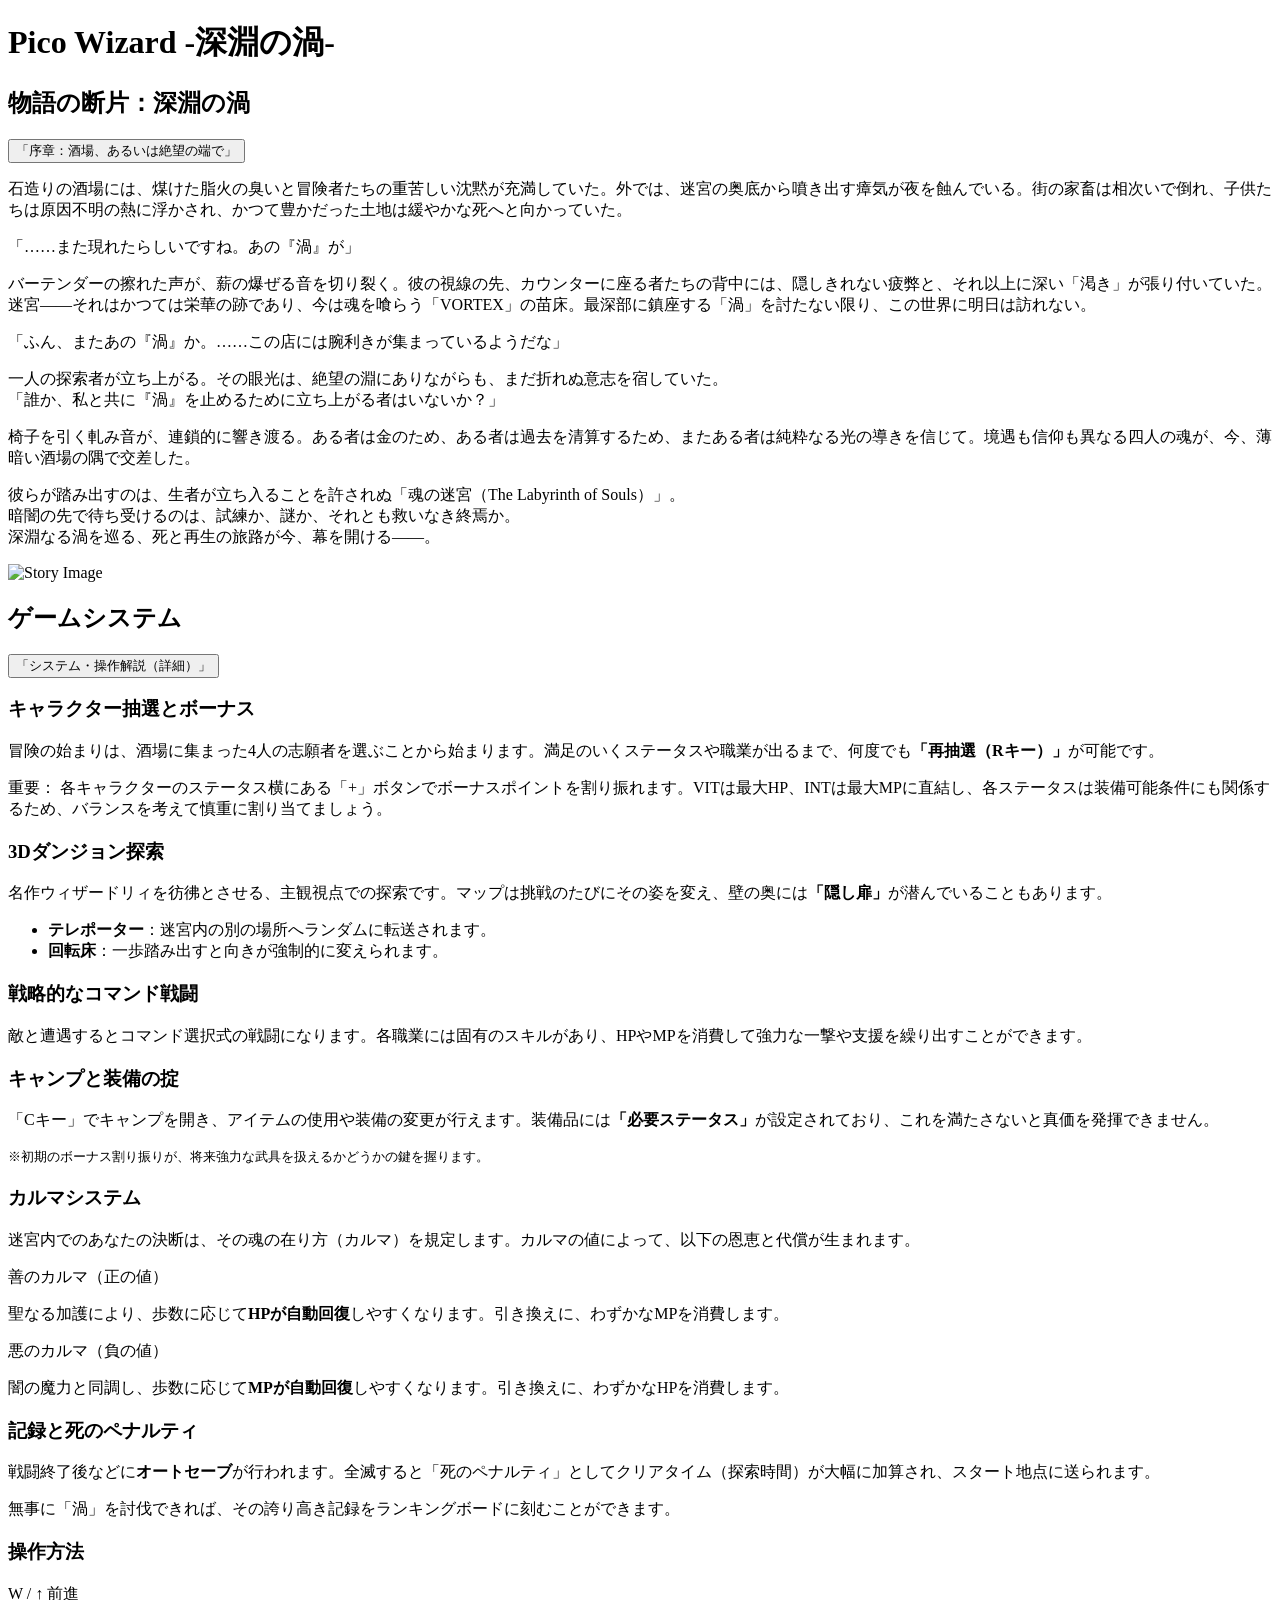
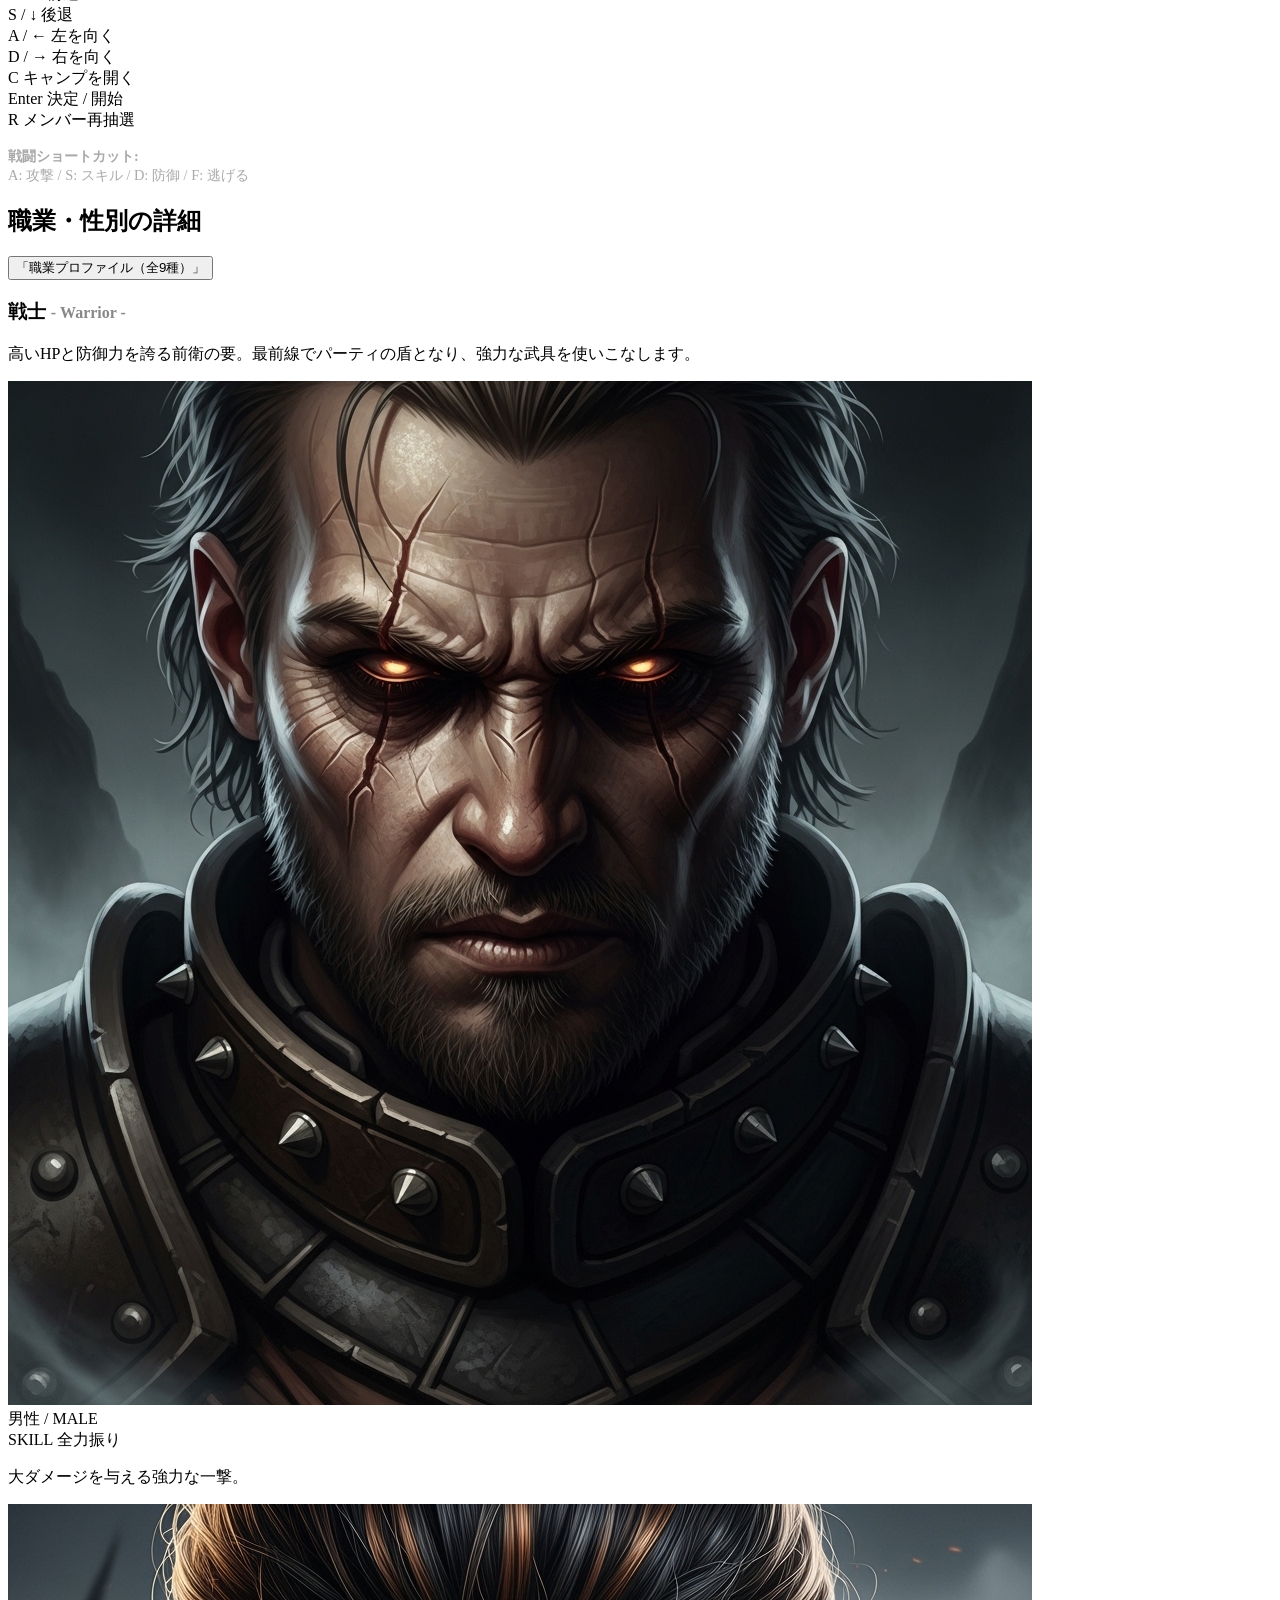
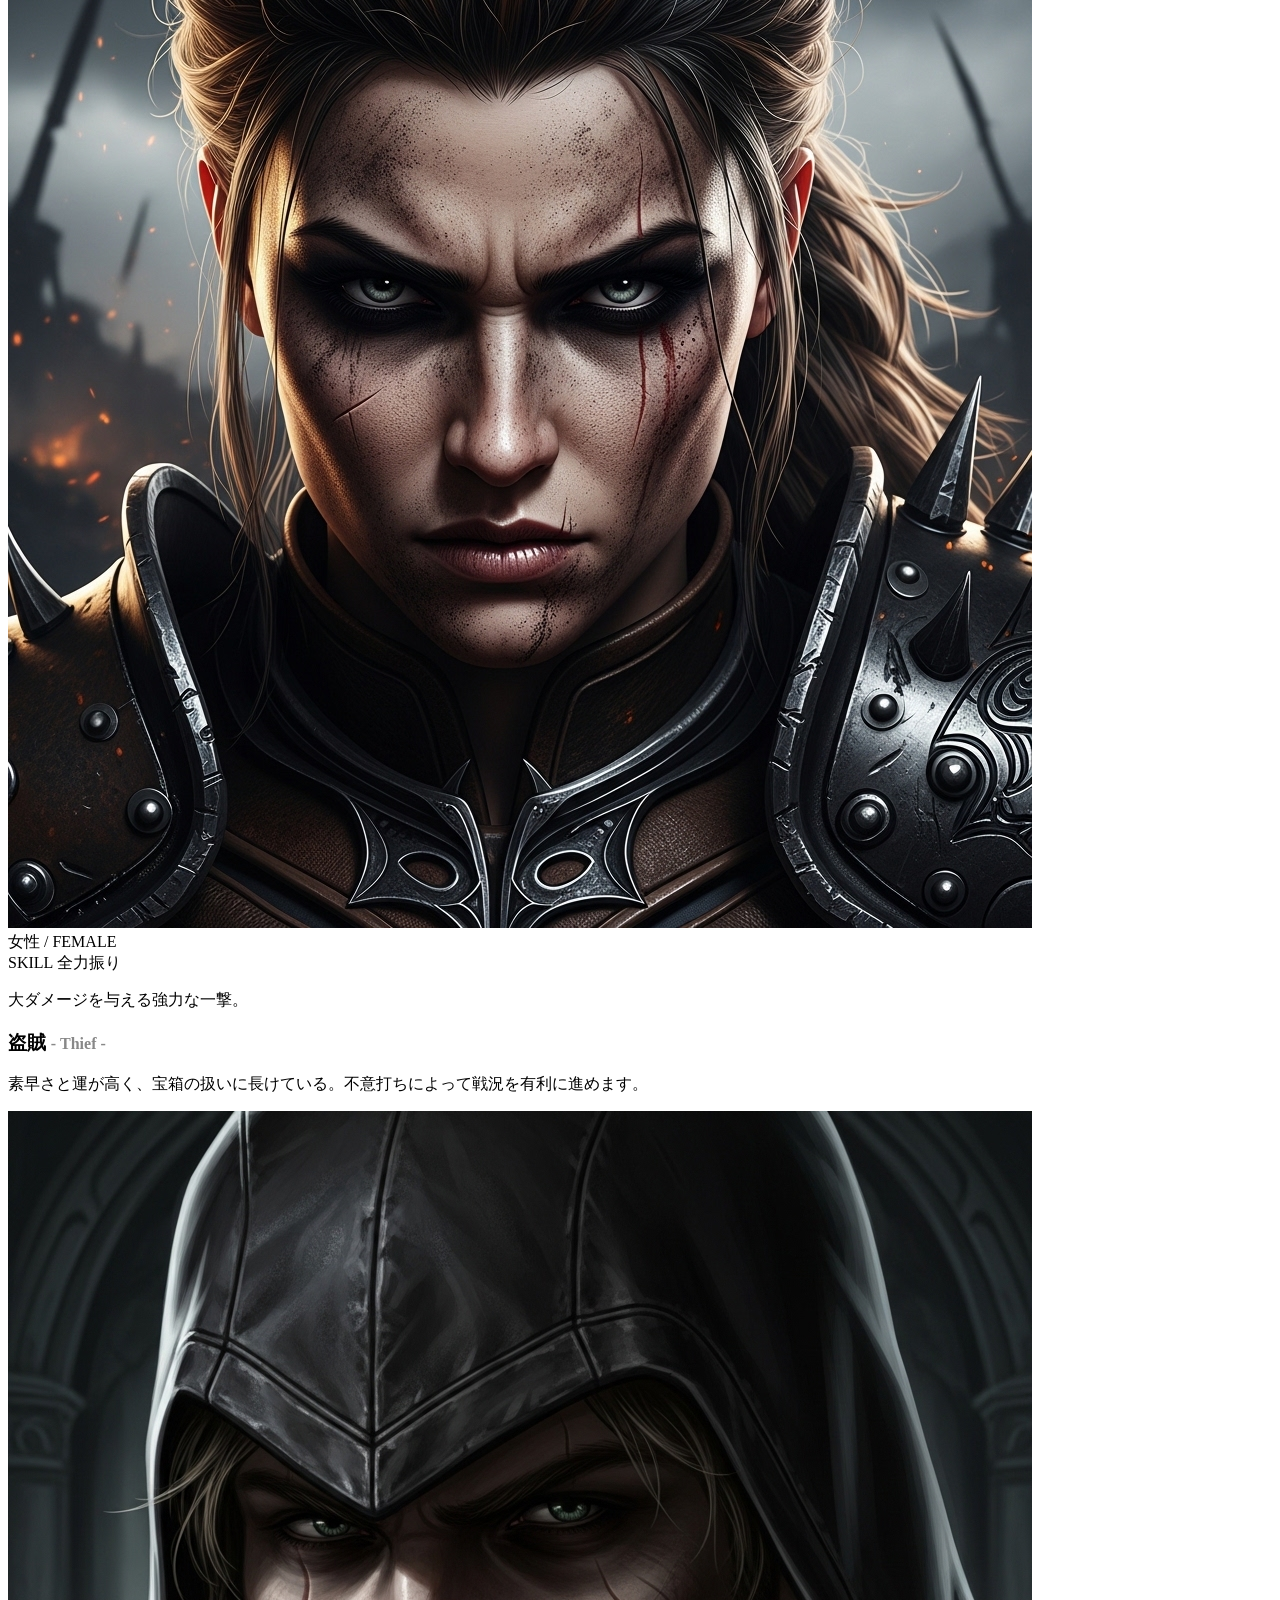
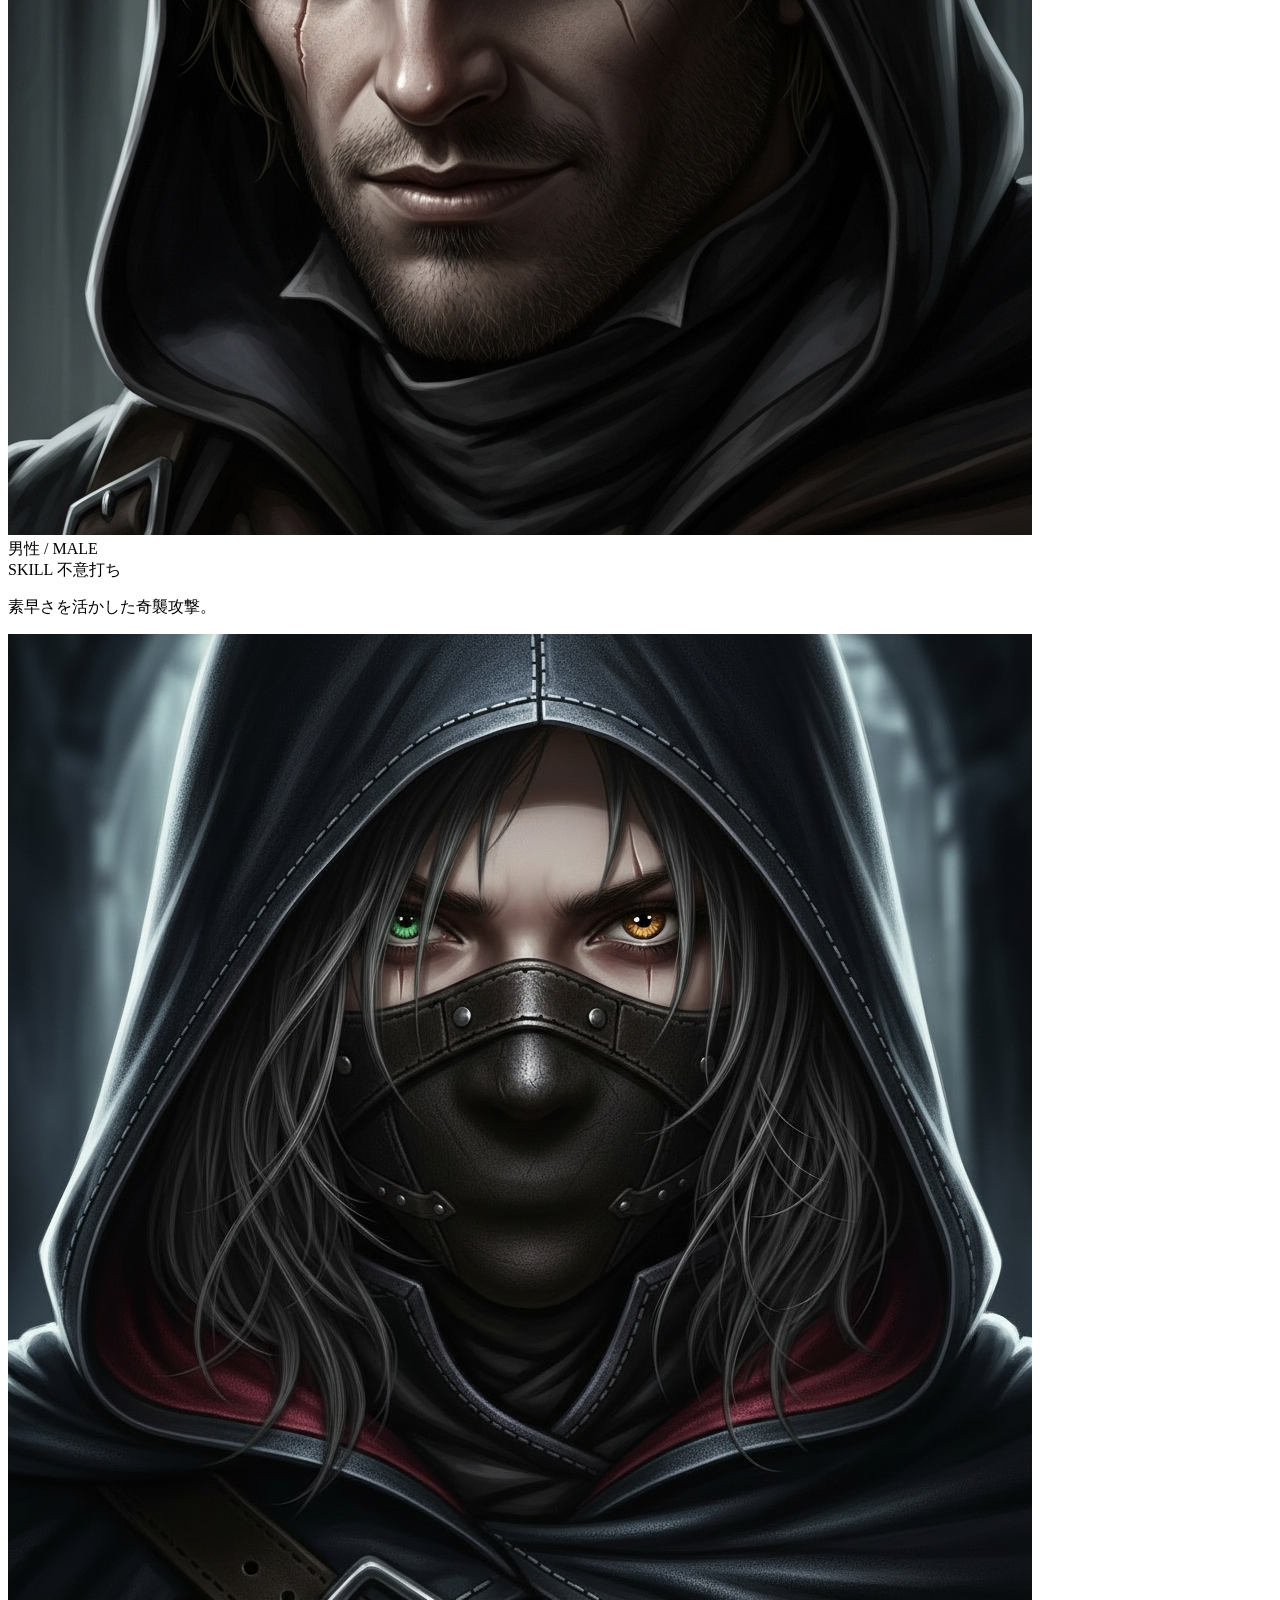
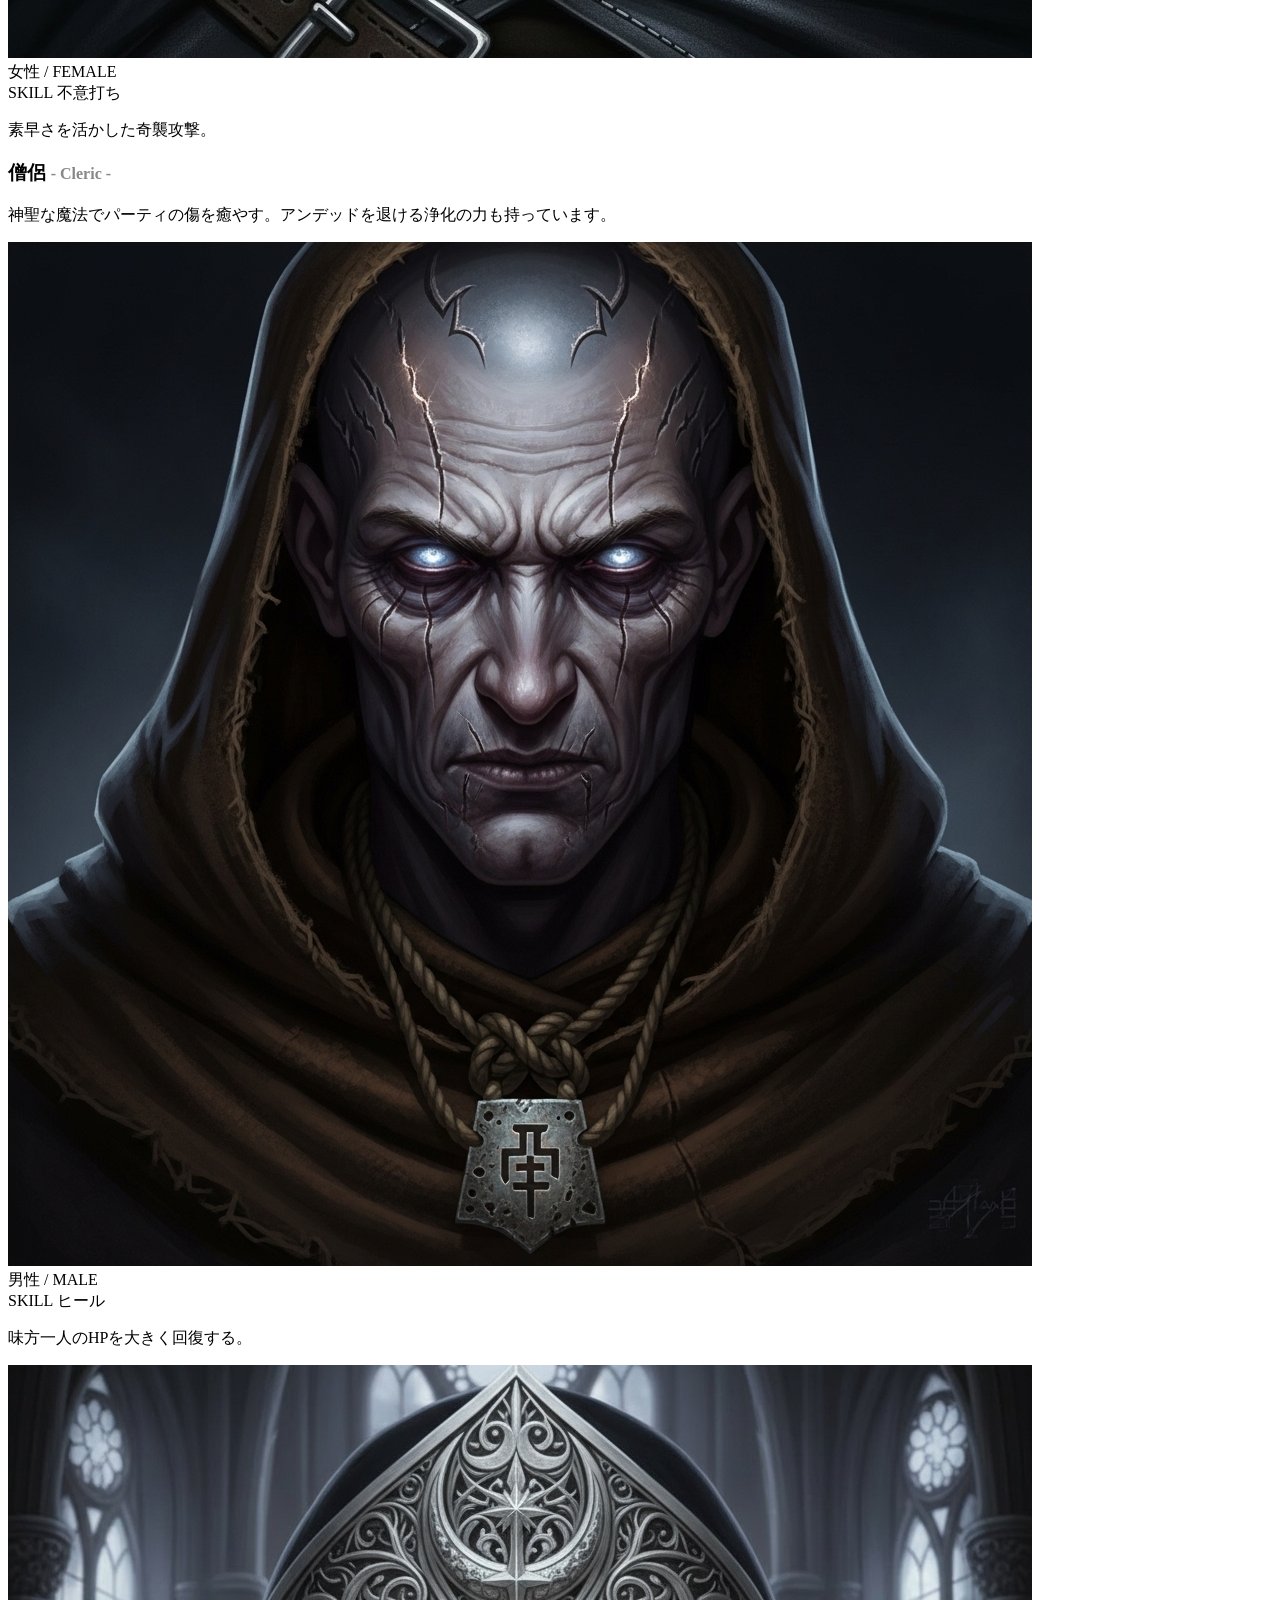
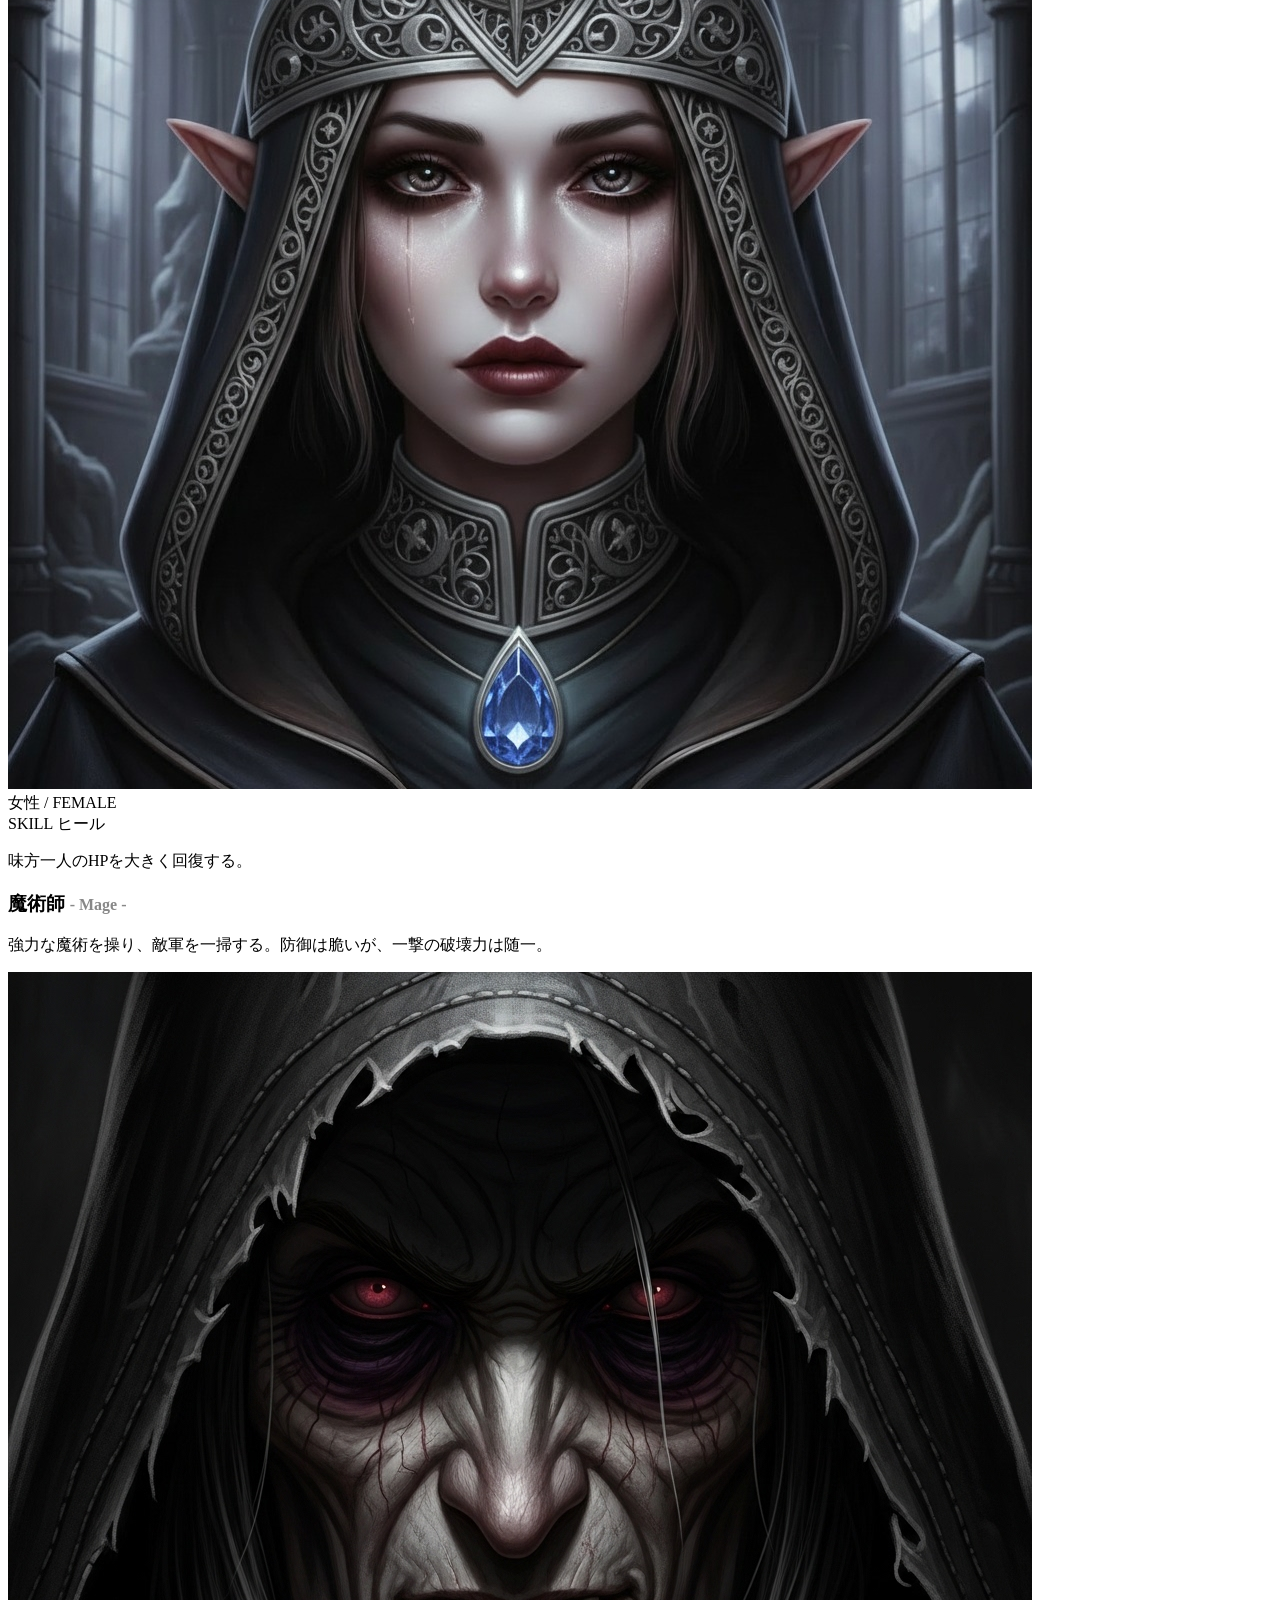
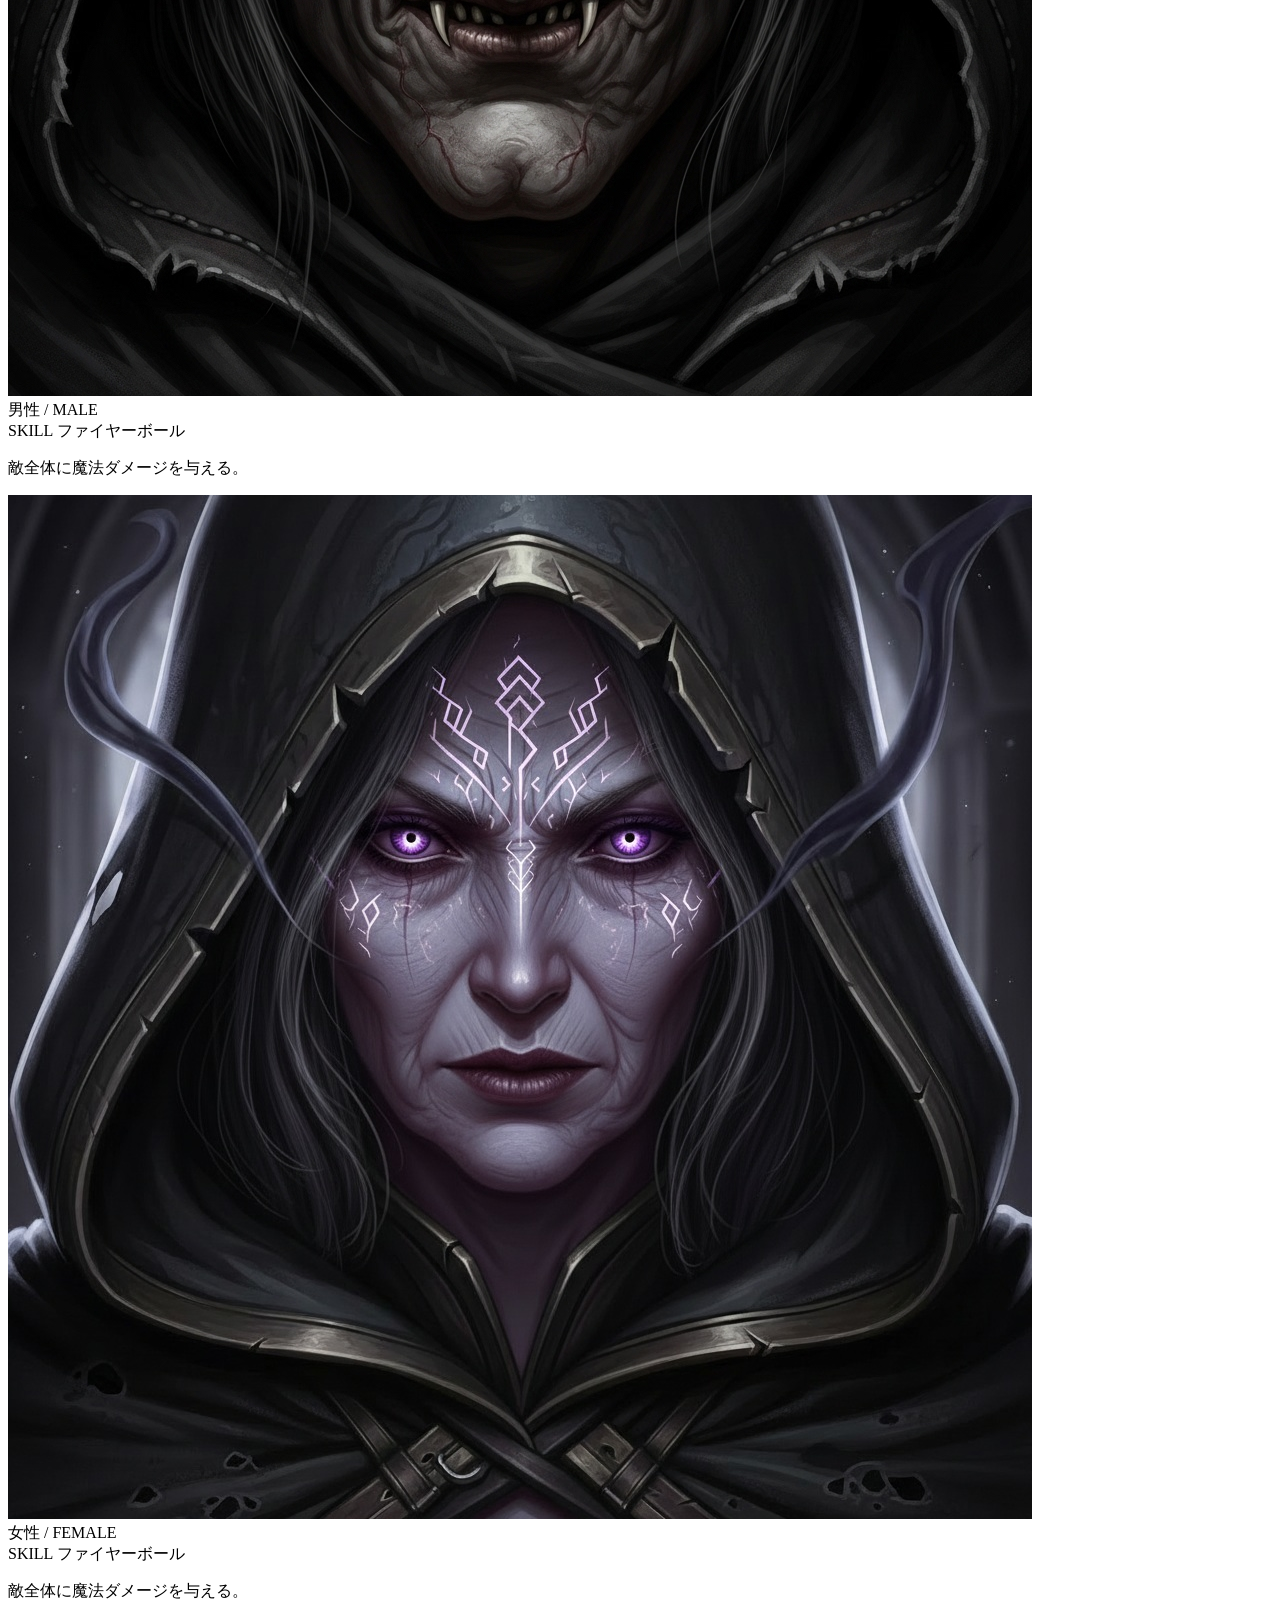
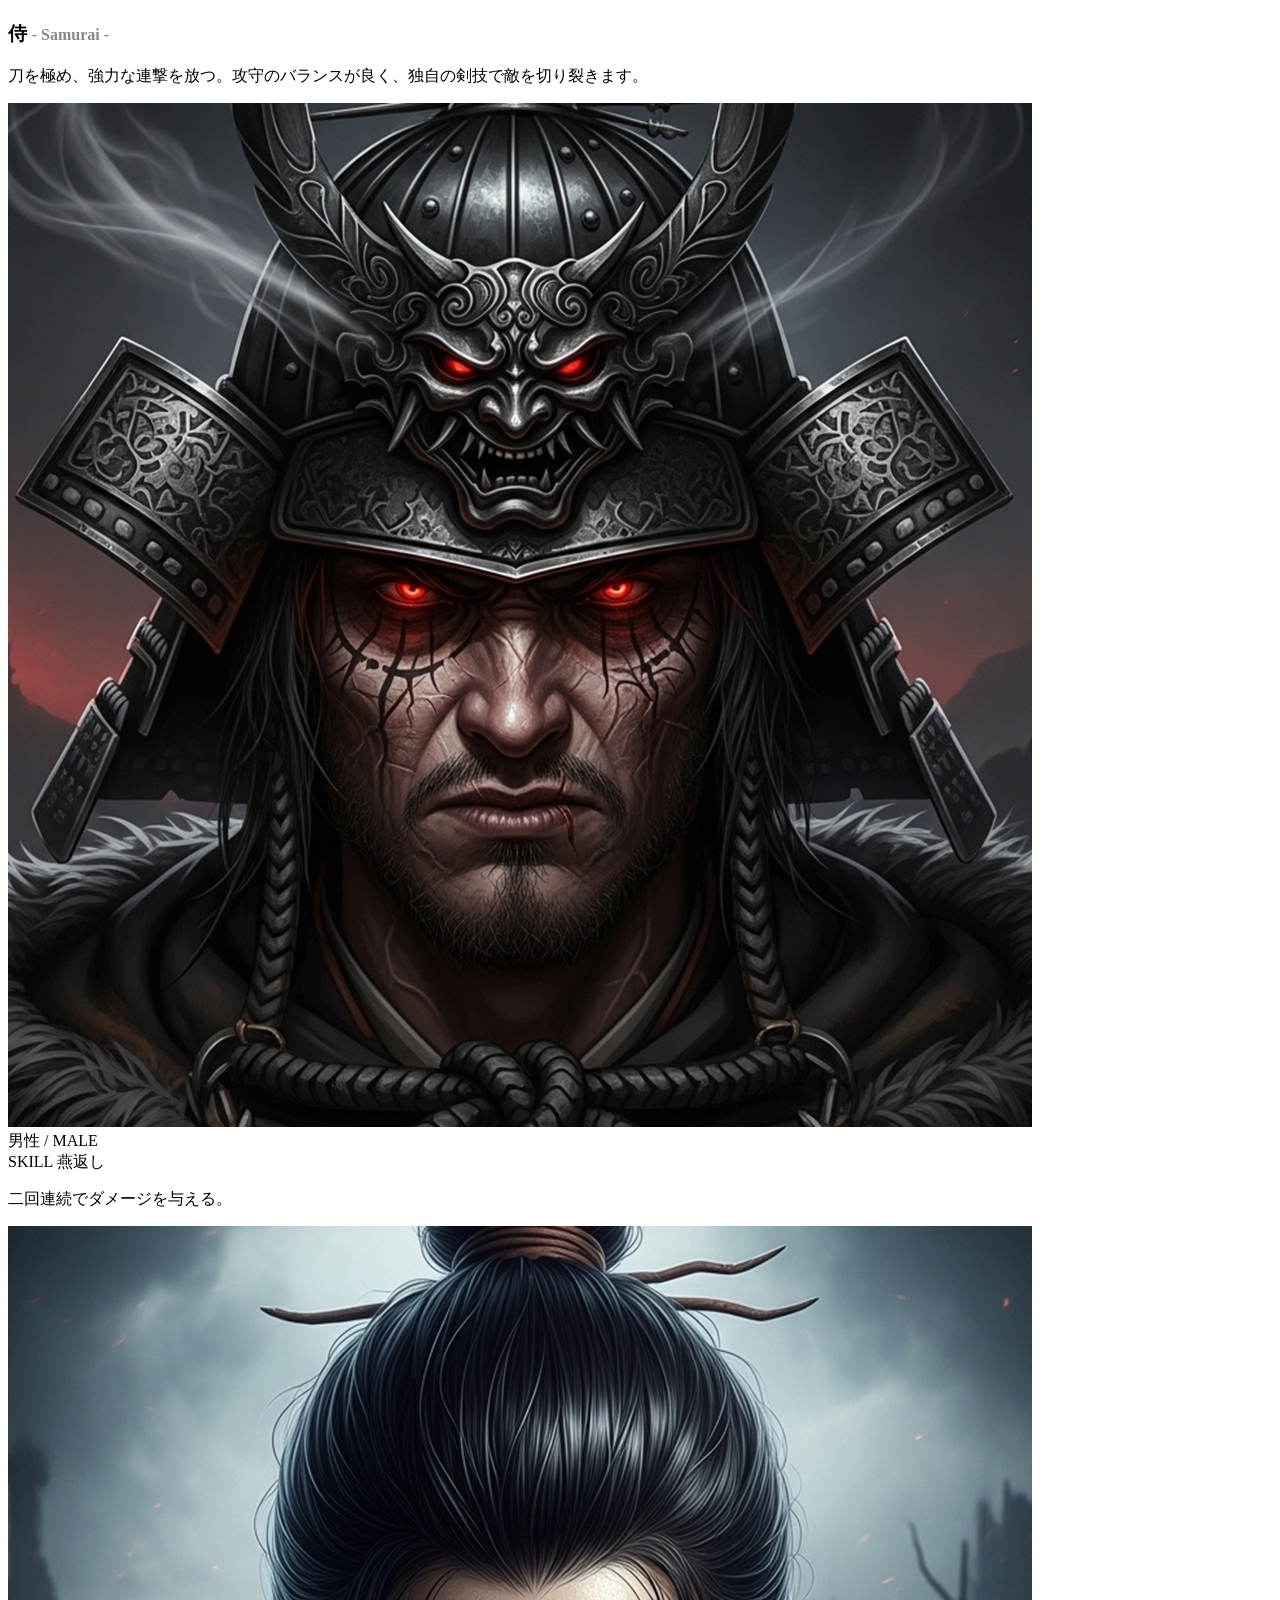
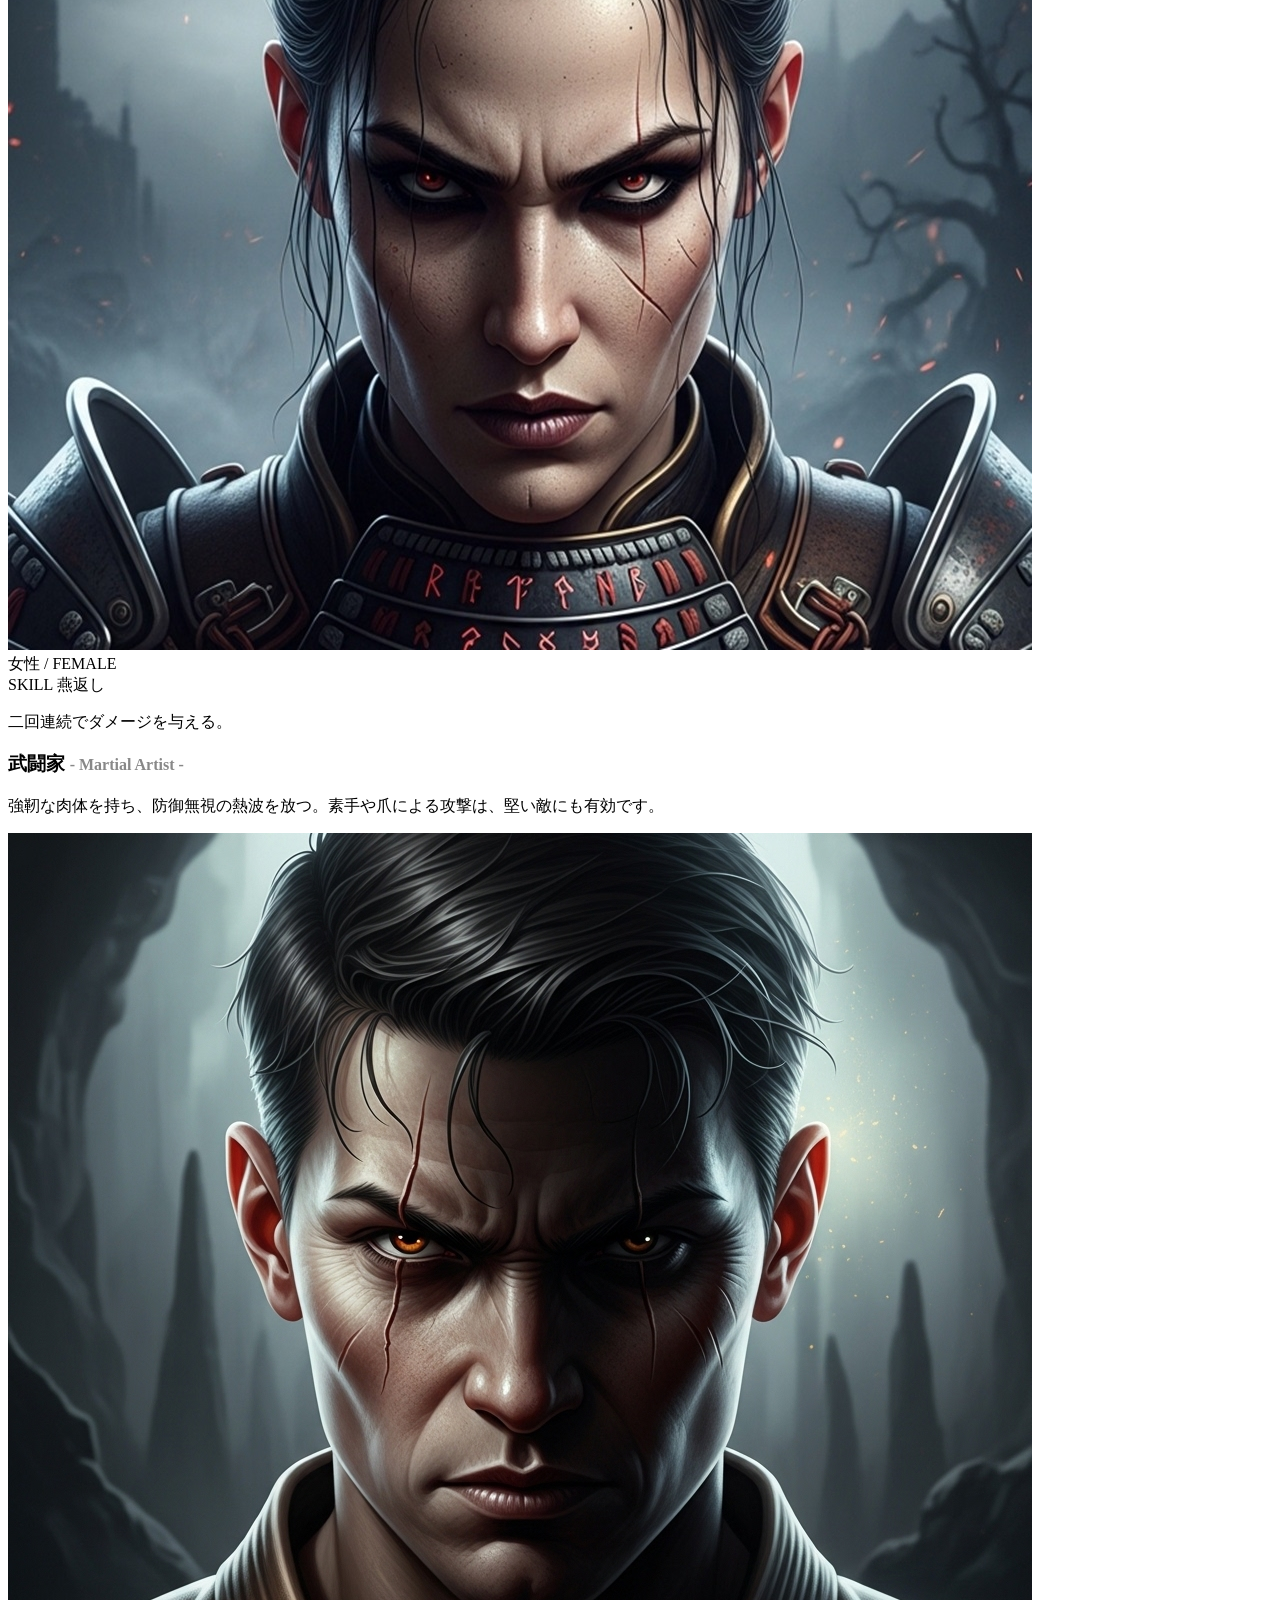
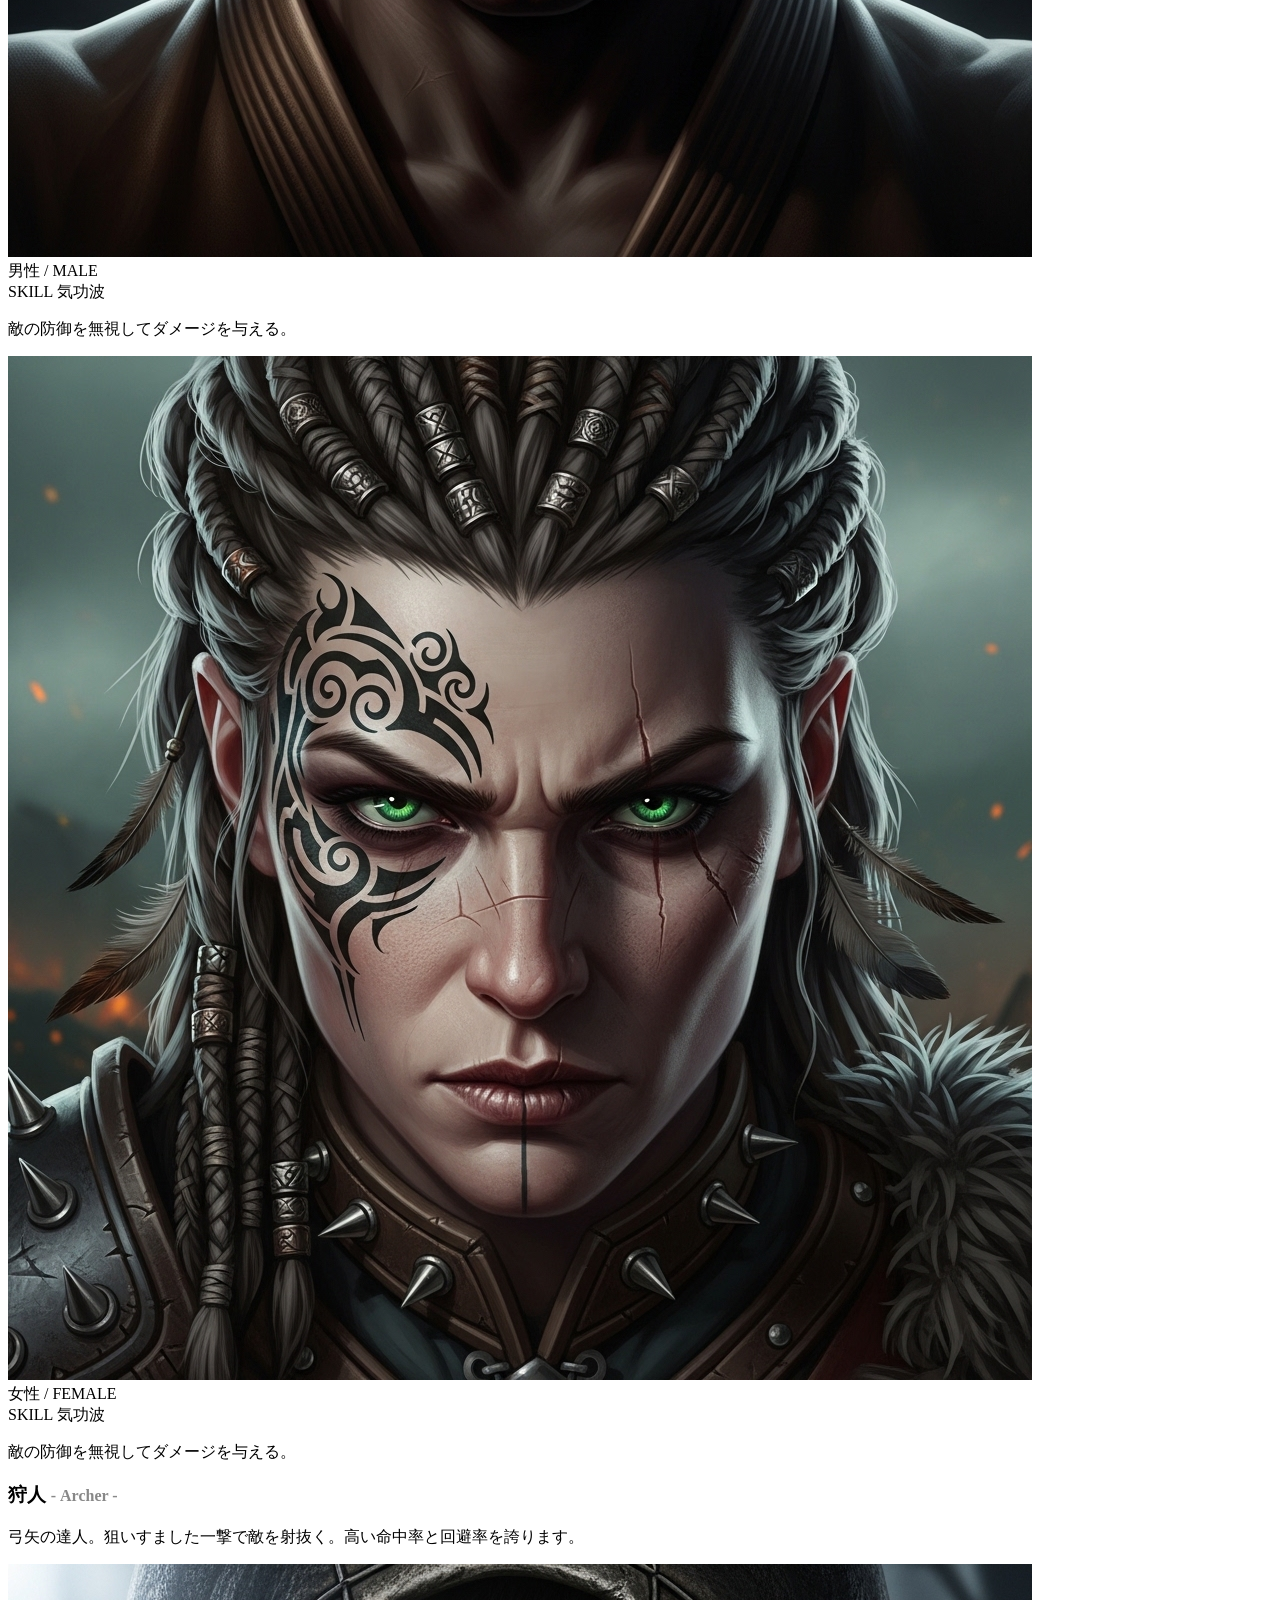
==== manual.html @ 3f192fc4 "title changed" ====
<!DOCTYPE html>
<html lang="ja">

<head>
    <meta charset="UTF-8" />
    <meta name="viewport" content="width=device-width, initial-scale=1.0" />
    <title>Pico Wizard: Manual</title>
    <link rel="stylesheet" href="manual.css" />
    <link rel="preconnect" href="https://fonts.googleapis.com">
    <link rel="preconnect" href="https://fonts.gstatic.com" crossorigin>
    <link href="https://fonts.googleapis.com/css2?family=Yuji+Mai&display=swap" rel="stylesheet">
</head>

<body>
    <div class="container">
        <h1>Pico Wizard -深淵の渦-</h1>

        <!-- Story -->
        <section class="section-card">
            <h2>物語の断片：深淵の渦</h2>
            <button class="spoiler-btn" aria-expanded="false">「序章：酒場、あるいは絶望の端で」</button>
            <div class="details">
                <div class="story-box">
                    <p>石造りの酒場には、煤けた脂火の臭いと冒険者たちの重苦しい沈黙が充満していた。外では、迷宮の奥底から噴き出す瘴気が夜を蝕んでいる。街の家畜は相次いで倒れ、子供たちは原因不明の熱に浮かされ、かつて豊かだった土地は緩やかな死へと向かっていた。
                    </p>

                    <p>「……また現れたらしいですね。あの『渦』が」</p>

                    <p>バーテンダーの擦れた声が、薪の爆ぜる音を切り裂く。彼の視線の先、カウンターに座る者たちの背中には、隠しきれない疲弊と、それ以上に深い「渇き」が張り付いていた。迷宮――それはかつては栄華の跡であり、今は魂を喰らう「VORTEX」の苗床。最深部に鎮座する「渦」を討たない限り、この世界に明日は訪れない。
                    </p>

                    <p>「ふん、またあの『渦』か。……この店には腕利きが集まっているようだな」</p>

                    <p>一人の探索者が立ち上がる。その眼光は、絶望の淵にありながらも、まだ折れぬ意志を宿していた。<br>
                        「誰か、私と共に『渦』を止めるために立ち上がる者はいないか？」</p>

                    <p>椅子を引く軋み音が、連鎖的に響き渡る。ある者は金のため、ある者は過去を清算するため、またある者は純粋なる光の導きを信じて。境遇も信仰も異なる四人の魂が、今、薄暗い酒場の隅で交差した。</p>

                    <p>彼らが踏み出すのは、生者が立ち入ることを許されぬ「魂の迷宮（The Labyrinth of Souls）」。<br>
                        暗闇の先で待ち受けるのは、試練か、謎か、それとも救いなき終焉か。<br>
                        深淵なる渦を巡る、死と再生の旅路が今、幕を開ける――。</p>
                </div>
                <div class="image-grid">
                    <img src="assets/intro.jpg" alt="Story Image" />
                </div>
            </div>
        </section>

        <!-- Game Systems -->
        <section class="section-card">
            <h2>ゲームシステム</h2>
            <button class="spoiler-btn" aria-expanded="false">「システム・操作解説（詳細）」</button>
            <div class="details">
                <div class="system-grid">
                    <!-- Party Creation -->
                    <div class="system-box">
                        <h3>キャラクター抽選とボーナス</h3>
                        <p>冒険の始まりは、酒場に集まった4人の志願者を選ぶことから始まります。満足のいくステータスや職業が出るまで、何度でも<strong>「再抽選（Rキー）」</strong>が可能です。
                        </p>
                        <p><span class="reward-item">重要：</span>
                            各キャラクターのステータス横にある「+」ボタンでボーナスポイントを割り振れます。VITは最大HP、INTは最大MPに直結し、各ステータスは装備可能条件にも関係するため、バランスを考えて慎重に割り当てましょう。
                        </p>
                    </div>

                    <!-- Dungeon -->
                    <div class="system-box">
                        <h3>3Dダンジョン探索</h3>
                        <p>名作ウィザードリィを彷彿とさせる、主観視点での探索です。マップは挑戦のたびにその姿を変え、壁の奥には<strong>「隠し扉」</strong>が潜んでいることもあります。</p>
                        <ul>
                            <li><strong>テレポーター</strong>：迷宮内の別の場所へランダムに転送されます。</li>
                            <li><strong>回転床</strong>：一歩踏み出すと向きが強制的に変えられます。</li>
                        </ul>
                    </div>

                    <!-- Battle -->
                    <div class="system-box">
                        <h3>戦略的なコマンド戦闘</h3>
                        <p>敵と遭遇するとコマンド選択式の戦闘になります。各職業には固有のスキルがあり、HPやMPを消費して強力な一撃や支援を繰り出すことができます。</p>
                    </div>

                    <!-- Gear & Camp -->
                    <div class="system-box">
                        <h3>キャンプと装備の掟</h3>
                        <p>「Cキー」でキャンプを開き、アイテムの使用や装備の変更が行えます。装備品には<strong>「必要ステータス」</strong>が設定されており、これを満たさないと真価を発揮できません。
                        </p>
                        <p><small>※初期のボーナス割り振りが、将来強力な武具を扱えるかどうかの鍵を握ります。</small></p>
                    </div>

                    <!-- Karma -->
                    <div class="system-box">
                        <h3>カルマシステム</h3>
                        <p>迷宮内でのあなたの決断は、その魂の在り方（カルマ）を規定します。カルマの値によって、以下の恩恵と代償が生まれます。</p>
                        <div class="karma-grid">
                            <div class="karma-card light">
                                <div class="karma-title">善のカルマ（正の値）</div>
                                <p>聖なる加護により、歩数に応じて<strong>HPが自動回復</strong>しやすくなります。引き換えに、わずかなMPを消費します。</p>
                            </div>
                            <div class="karma-card dark">
                                <div class="karma-title">悪のカルマ（負の値）</div>
                                <p>闇の魔力と同調し、歩数に応じて<strong>MPが自動回復</strong>しやすくなります。引き換えに、わずかなHPを消費します。</p>
                            </div>
                        </div>
                    </div>

                    <!-- Save & Ranking -->
                    <div class="system-box">
                        <h3>記録と死のペナルティ</h3>
                        <p>戦闘終了後などに<strong>オートセーブ</strong>が行われます。全滅すると「死のペナルティ」としてクリアタイム（探索時間）が大幅に加算され、スタート地点に送られます。</p>
                        <p>無事に「渦」を討伐できれば、その誇り高き記録をランキングボードに刻むことができます。</p>
                    </div>

                    <!-- Controls -->
                    <div class="system-box">
                        <h3>操作方法</h3>
                        <div class="control-grid">
                            <div class="control-item"><span class="control-key">W / ↑</span> 前進</div>
                            <div class="control-item"><span class="control-key">S / ↓</span> 後退</div>
                            <div class="control-item"><span class="control-key">A / ←</span> 左を向く</div>
                            <div class="control-item"><span class="control-key">D / →</span> 右を向く</div>
                            <div class="control-item"><span class="control-key">C</span> キャンプを開く</div>
                            <div class="control-item"><span class="control-key">Enter</span> 決定 / 開始</div>
                            <div class="control-item"><span class="control-key">R</span> メンバー再抽選</div>
                        </div>
                        <div style="margin-top: 1rem; font-size: 0.9rem; color: #aaa;">
                            <strong>戦闘ショートカット:</strong><br>
                            A: 攻撃 / S: スキル / D: 防御 / F: 逃げる
                        </div>
                    </div>
                </div>
            </div>
        </section>

        <!-- Classes & Gender -->
        <section class="section-card">
            <h2>職業・性別の詳細</h2>
            <button class="spoiler-btn" aria-expanded="false">「職業プロファイル（全9種）」</button>
            <div class="details">
                <div class="character-gallery">

                    <!-- Warrior -->
                    <div class="class-section">
                        <div class="class-header">
                            <h3>戦士 <span style="font-size: 1rem; color: #888;">- Warrior -</span></h3>
                        </div>
                        <p class="class-description">高いHPと防御力を誇る前衛の要。最前線でパーティの盾となり、強力な武具を使いこなします。</p>
                        <div class="gender-cards">
                            <div class="gender-card">
                                <img src="assets/face_戦士_male.jpeg" alt="Warrior Male" class="gender-portrait" />
                                <div class="gender-info">
                                    <div class="gender-label">男性 / MALE</div>
                                    <div class="gender-skill">
                                        <span class="skill-tag">SKILL</span> <span class="skill-name">全力振り</span>
                                        <p class="skill-desc">大ダメージを与える強力な一撃。</p>
                                    </div>
                                </div>
                            </div>
                            <div class="gender-card">
                                <img src="assets/face_戦士_female.jpeg" alt="Warrior Female" class="gender-portrait" />
                                <div class="gender-info">
                                    <div class="gender-label">女性 / FEMALE</div>
                                    <div class="gender-skill">
                                        <span class="skill-tag">SKILL</span> <span class="skill-name">全力振り</span>
                                        <p class="skill-desc">大ダメージを与える強力な一撃。</p>
                                    </div>
                                </div>
                            </div>
                        </div>
                    </div>

                    <!-- Thief -->
                    <div class="class-section">
                        <div class="class-header">
                            <h3>盗賊 <span style="font-size: 1rem; color: #888;">- Thief -</span></h3>
                        </div>
                        <p class="class-description">素早さと運が高く、宝箱の扱いに長けている。不意打ちによって戦況を有利に進めます。</p>
                        <div class="gender-cards">
                            <div class="gender-card">
                                <img src="assets/face_盗賊_male.jpeg" alt="Thief Male" class="gender-portrait" />
                                <div class="gender-info">
                                    <div class="gender-label">男性 / MALE</div>
                                    <div class="gender-skill">
                                        <span class="skill-tag">SKILL</span> <span class="skill-name">不意打ち</span>
                                        <p class="skill-desc">素早さを活かした奇襲攻撃。</p>
                                    </div>
                                </div>
                            </div>
                            <div class="gender-card">
                                <img src="assets/face_盗賊_female.jpeg" alt="Thief Female" class="gender-portrait" />
                                <div class="gender-info">
                                    <div class="gender-label">女性 / FEMALE</div>
                                    <div class="gender-skill">
                                        <span class="skill-tag">SKILL</span> <span class="skill-name">不意打ち</span>
                                        <p class="skill-desc">素早さを活かした奇襲攻撃。</p>
                                    </div>
                                </div>
                            </div>
                        </div>
                    </div>

                    <!-- Cleric -->
                    <div class="class-section">
                        <div class="class-header">
                            <h3>僧侶 <span style="font-size: 1rem; color: #888;">- Cleric -</span></h3>
                        </div>
                        <p class="class-description">神聖な魔法でパーティの傷を癒やす。アンデッドを退ける浄化の力も持っています。</p>
                        <div class="gender-cards">
                            <div class="gender-card">
                                <img src="assets/face_僧侶_male.jpeg" alt="Cleric Male" class="gender-portrait" />
                                <div class="gender-info">
                                    <div class="gender-label">男性 / MALE</div>
                                    <div class="gender-skill">
                                        <span class="skill-tag">SKILL</span> <span class="skill-name">ヒール</span>
                                        <p class="skill-desc">味方一人のHPを大きく回復する。</p>
                                    </div>
                                </div>
                            </div>
                            <div class="gender-card">
                                <img src="assets/face_僧侶_female.jpeg" alt="Cleric Female" class="gender-portrait" />
                                <div class="gender-info">
                                    <div class="gender-label">女性 / FEMALE</div>
                                    <div class="gender-skill">
                                        <span class="skill-tag">SKILL</span> <span class="skill-name">ヒール</span>
                                        <p class="skill-desc">味方一人のHPを大きく回復する。</p>
                                    </div>
                                </div>
                            </div>
                        </div>
                    </div>

                    <!-- Mage -->
                    <div class="class-section">
                        <div class="class-header">
                            <h3>魔術師 <span style="font-size: 1rem; color: #888;">- Mage -</span></h3>
                        </div>
                        <p class="class-description">強力な魔術を操り、敵軍を一掃する。防御は脆いが、一撃の破壊力は随一。</p>
                        <div class="gender-cards">
                            <div class="gender-card">
                                <img src="assets/face_魔術師_male.jpeg" alt="Mage Male" class="gender-portrait" />
                                <div class="gender-info">
                                    <div class="gender-label">男性 / MALE</div>
                                    <div class="gender-skill">
                                        <span class="skill-tag">SKILL</span> <span class="skill-name">ファイヤーボール</span>
                                        <p class="skill-desc">敵全体に魔法ダメージを与える。</p>
                                    </div>
                                </div>
                            </div>
                            <div class="gender-card">
                                <img src="assets/face_魔術師_female.jpeg" alt="Mage Female" class="gender-portrait" />
                                <div class="gender-info">
                                    <div class="gender-label">女性 / FEMALE</div>
                                    <div class="gender-skill">
                                        <span class="skill-tag">SKILL</span> <span class="skill-name">ファイヤーボール</span>
                                        <p class="skill-desc">敵全体に魔法ダメージを与える。</p>
                                    </div>
                                </div>
                            </div>
                        </div>
                    </div>

                    <!-- Samurai -->
                    <div class="class-section">
                        <div class="class-header">
                            <h3>侍 <span style="font-size: 1rem; color: #888;">- Samurai -</span></h3>
                        </div>
                        <p class="class-description">刀を極め、強力な連撃を放つ。攻守のバランスが良く、独自の剣技で敵を切り裂きます。</p>
                        <div class="gender-cards">
                            <div class="gender-card">
                                <img src="assets/face_侍_male.jpeg" alt="Samurai Male" class="gender-portrait" />
                                <div class="gender-info">
                                    <div class="gender-label">男性 / MALE</div>
                                    <div class="gender-skill">
                                        <span class="skill-tag">SKILL</span> <span class="skill-name">燕返し</span>
                                        <p class="skill-desc">二回連続でダメージを与える。</p>
                                    </div>
                                </div>
                            </div>
                            <div class="gender-card">
                                <img src="assets/face_侍_female.jpeg" alt="Samurai Female" class="gender-portrait" />
                                <div class="gender-info">
                                    <div class="gender-label">女性 / FEMALE</div>
                                    <div class="gender-skill">
                                        <span class="skill-tag">SKILL</span> <span class="skill-name">燕返し</span>
                                        <p class="skill-desc">二回連続でダメージを与える。</p>
                                    </div>
                                </div>
                            </div>
                        </div>
                    </div>

                    <!-- Martial Artist -->
                    <div class="class-section">
                        <div class="class-header">
                            <h3>武闘家 <span style="font-size: 1rem; color: #888;">- Martial Artist -</span></h3>
                        </div>
                        <p class="class-description">強靭な肉体を持ち、防御無視の熱波を放つ。素手や爪による攻撃は、堅い敵にも有効です。</p>
                        <div class="gender-cards">
                            <div class="gender-card">
                                <img src="assets/face_武闘家_male.jpeg" alt="Martial Artist Male"
                                    class="gender-portrait" />
                                <div class="gender-info">
                                    <div class="gender-label">男性 / MALE</div>
                                    <div class="gender-skill">
                                        <span class="skill-tag">SKILL</span> <span class="skill-name">気功波</span>
                                        <p class="skill-desc">敵の防御を無視してダメージを与える。</p>
                                    </div>
                                </div>
                            </div>
                            <div class="gender-card">
                                <img src="assets/face_武闘家_female.jpeg" alt="Martial Artist Female"
                                    class="gender-portrait" />
                                <div class="gender-info">
                                    <div class="gender-label">女性 / FEMALE</div>
                                    <div class="gender-skill">
                                        <span class="skill-tag">SKILL</span> <span class="skill-name">気功波</span>
                                        <p class="skill-desc">敵の防御を無視してダメージを与える。</p>
                                    </div>
                                </div>
                            </div>
                        </div>
                    </div>

                    <!-- Archer -->
                    <div class="class-section">
                        <div class="class-header">
                            <h3>狩人 <span style="font-size: 1rem; color: #888;">- Archer -</span></h3>
                        </div>
                        <p class="class-description">弓矢の達人。狙いすました一撃で敵を射抜く。高い命中率と回避率を誇ります。</p>
                        <div class="gender-cards">
                            <div class="gender-card">
                                <img src="assets/face_狩人_male.jpeg" alt="Archer Male" class="gender-portrait" />
                                <div class="gender-info">
                                    <div class="gender-label">男性 / MALE</div>
                                    <div class="gender-skill">
                                        <span class="skill-tag">SKILL</span> <span class="skill-name">狙い撃ち</span>
                                        <p class="skill-desc">急所を突く高威力の射撃。</p>
                                    </div>
                                </div>
                            </div>
                            <div class="gender-card">
                                <img src="assets/face_狩人_female.jpeg" alt="Archer Female" class="gender-portrait" />
                                <div class="gender-info">
                                    <div class="gender-label">女性 / FEMALE</div>
                                    <div class="gender-skill">
                                        <span class="skill-tag">SKILL</span> <span class="skill-name">狙い撃ち</span>
                                        <p class="skill-desc">急所を突く高威力の射撃。</p>
                                    </div>
                                </div>
                            </div>
                        </div>
                    </div>

                    <!-- Monk -->
                    <div class="class-section">
                        <div class="class-header">
                            <h3>モンク <span style="font-size: 1rem; color: #888;">- Monk -</span></h3>
                        </div>
                        <p class="class-description">回復と攻撃を両立し、粘り強く戦う。自身の精神を高め、戦況に合わせて自在に動けます。</p>
                        <div class="gender-cards">
                            <div class="gender-card">
                                <img src="assets/face_モンク_male.jpeg" alt="Monk Male" class="gender-portrait" />
                                <div class="gender-info">
                                    <div class="gender-label">男性 / MALE</div>
                                    <div class="gender-skill">
                                        <span class="skill-tag">SKILL</span> <span class="skill-name">精神統一</span>
                                        <p class="skill-desc">味方を回復しつつ、敵へ追撃を行う。</p>
                                    </div>
                                </div>
                            </div>
                            <div class="gender-card">
                                <img src="assets/face_モンク_female.jpeg" alt="Monk Female" class="gender-portrait" />
                                <div class="gender-info">
                                    <div class="gender-label">女性 / FEMALE</div>
                                    <div class="gender-skill">
                                        <span class="skill-tag">SKILL</span> <span class="skill-name">精神統一</span>
                                        <p class="skill-desc">味方を回復しつつ、敵へ追撃を行う。</p>
                                    </div>
                                </div>
                            </div>
                        </div>
                    </div>

                    <!-- Bishop -->
                    <div class="class-section">
                        <div class="class-header">
                            <h3>ビショップ <span style="font-size: 1rem; color: #888;">- Bishop -</span></h3>
                        </div>
                        <p class="class-description">究極の聖職者。癒やしと浄化を同時に行い、パーティに絶対的な安心をもたらします。</p>
                        <div class="gender-cards">
                            <div class="gender-card">
                                <img src="assets/face_ビショップ_male.jpeg" alt="Bishop Male" class="gender-portrait" />
                                <div class="gender-info">
                                    <div class="gender-label">男性 / MALE</div>
                                    <div class="gender-skill">
                                        <span class="skill-tag">SKILL</span> <span class="skill-name">ホーリーライト</span>
                                        <p class="skill-desc">味方を回復し、敵全員に神聖ダメージ。</p>
                                    </div>
                                </div>
                            </div>
                            <div class="gender-card">
                                <img src="assets/face_ビショップ_female.jpeg" alt="Bishop Female" class="gender-portrait" />
                                <div class="gender-info">
                                    <div class="gender-label">女性 / FEMALE</div>
                                    <div class="gender-skill">
                                        <span class="skill-tag">SKILL</span> <span class="skill-name">ホーリーライト</span>
                                        <p class="skill-desc">味方を回復し、敵全員に神聖ダメージ。</p>
                                    </div>
                                </div>
                            </div>
                        </div>
                    </div>

                </div>
            </div>
        </section>

        <!-- Events & NPCs -->
        <section class="section-card">
            <h2>迷宮の住人たち (NPC)</h2>
            <button class="spoiler-btn" aria-expanded="false">「住人の詳細（ネタバレ・攻略情報を含みます）」</button>
            <div class="details">
                <p>迷宮に囚われた者、あるいはそこで生きる者たち。彼らとの出会いは、あなたの旅を大きく変えることになるでしょう。</p>

                <!-- 1F: Miraculous Mirror -->
                <div class="npc-profile">
                    <div class="npc-header">
                        <img src="assets/event_1.png" alt="不思議な手鏡" class="npc-avatar" />
                        <div class="npc-info">
                            <h3>不思議な手鏡</h3>
                            <span class="npc-location">出現場所: 1F 通路</span>
                        </div>
                    </div>
                    <div class="npc-story">
                        「鏡面には、誰かのものであろう激しい情念が焼き付いている……。」<br>
                        冷たい石畳に落ちたこの鏡は、拾い上げた者の業（カルマ）を反射します。善行を積めば癒やしの光を、悪行を重ねれば破滅の霧を。あなたの魂は、この鏡にどう映るでしょうか？
                    </div>

                    <div class="floor-context">
                        <h4>1F: 運命の岐路</h4>
                        <p>迷宮の入り口近くで、プレイヤーは最初の選択を迫られます。この鏡を手にするか、あるいは拒絶するか。</p>
                        <table class="choice-table">
                            <thead>
                                <tr>
                                    <th>選択肢</th>
                                    <th>カルマ</th>
                                    <th>結果・報酬</th>
                                </tr>
                            </thead>
                            <tbody>
                                <tr>
                                    <td><span class="choice-label">鏡を拾い上げる</span></td>
                                    <td><span class="karma-badge karma-pos">+5</span></td>
                                    <td><span class="reward-item">不思議な手鏡</span> を入手。<br><span
                                            class="reward-info">所持中、毎歩HPまたはMPが微増減する。</span></td>
                                </tr>
                                <tr>
                                    <td><span class="choice-label">鏡を叩き割る</span></td>
                                    <td><span class="karma-badge karma-neg">-20</span></td>
                                    <td>不吉な予感と共に、カルマが大きく低下する。</td>
                                </tr>
                            </tbody>
                        </table>
                    </div>
                </div>

                <!-- 2F: The Elder -->
                <div class="npc-profile">
                    <div class="npc-header">
                        <img src="assets/event_2.png" alt="老師" class="npc-avatar" />
                        <div class="npc-info">
                            <h3>老師</h3>
                            <span class="npc-location">出現場所: 2F 修練の間</span>
                        </div>
                    </div>
                    <div class="npc-story">
                        静かに目を閉じ、迷宮の最奥を見据える老人。「汝、本当の絶望を知らぬようだ」と語る彼の言葉は重い。十分な経験を積んだ者にのみ、彼は真の力を呼び覚ます修行を授けます。
                    </div>

                    <div class="floor-context">
                        <h4>2F: 試練の条件</h4>
                        <p>修行を受けるには、パーティ全員の研鑽が必要です。</p>
                        <table class="choice-table">
                            <thead>
                                <tr>
                                    <th>状況</th>
                                    <th>報酬・効果</th>
                                </tr>
                            </thead>
                            <tbody>
                                <tr>
                                    <td><span class="choice-label">全員レベル10以上</span></td>
                                    <td><span class="reward-item">ステータス固定</span><br><span
                                            class="reward-info">現在の全ステータスが「ベースステータス」として上書きされ、装備条件のクリアが容易になる。</span></td>
                                </tr>
                                <tr>
                                    <td><span class="choice-label">レベル不足時</span></td>
                                    <td>「汝、本当の絶望を知らぬようだ」と一蹴される。</td>
                                </tr>
                            </tbody>
                        </table>
                    </div>
                </div>

                <!-- 3F/7F: Altrius -->
                <div class="npc-profile">
                    <div class="npc-header">
                        <img src="assets/event_3.png" alt="アルトリウス" class="npc-avatar" />
                        <div class="npc-info">
                            <h3>気前のよい剣士『アルトリウス』</h3>
                            <span class="npc-location">出現場所: 3F / 7F</span>
                        </div>
                    </div>
                    <div class="npc-story">
                        「やあ君たち、そんな装備でここに来たのかい？」<br>
                        3階で出会う彼は、自らのおさがりを譲ってくれる陽気な男です。しかし、迷宮の瘴気は残酷です。7階で再会する時、彼は狂気に飲まれ、かつての友に牙を向きます。
                    </div>

                    <div class="floor-context">
                        <h4>3F: 最初の出会い</h4>
                        <table class="choice-table">
                            <thead>
                                <tr>
                                    <th>選択肢</th>
                                    <th>カルマ</th>
                                    <th>結果・戦闘</th>
                                </tr>
                            </thead>
                            <tbody>
                                <tr>
                                    <td><span class="choice-label">受け取る</span></td>
                                    <td><span class="karma-badge karma-pos">+10</span></td>
                                    <td><span class="reward-item">ロングソード</span> を入手。</td>
                                </tr>
                                <tr>
                                    <td><span class="choice-label">戦う</span></td>
                                    <td><span class="karma-badge karma-neg">-70</span></td>
                                    <td>戦闘開始: <br><strong>HP 300 / ATK 30 / SPD 10</strong></td>
                                </tr>
                            </tbody>
                        </table>
                    </div>

                    <div class="floor-context">
                        <h4>7F: 狂乱の再会</h4>
                        <p>3階で出会ったか否かに関わらず、彼は狂気に沈んでいます。※3階で会っていない場合は遺体として発見。</p>
                        <table class="choice-table">
                            <thead>
                                <tr>
                                    <th>選択肢</th>
                                    <th>カルマ</th>
                                    <th>結果・戦闘</th>
                                </tr>
                            </thead>
                            <tbody>
                                <tr>
                                    <td><span class="choice-label">戦う</span></td>
                                    <td><span class="karma-badge karma-pos">+10</span></td>
                                    <td>苦しみから解放するため、剣を握る。<br><strong>HP 2500 / ATK 190 / SPD 85</strong></td>
                                </tr>
                                <tr>
                                    <td><span class="choice-label">逃げる</span></td>
                                    <td><span class="karma-badge karma-neg">-10</span></td>
                                    <td>代償としてパーティ全員のHPが20%まで激減する。</td>
                                </tr>
                                <tr>
                                    <td><span class="choice-label">遺体から奪う</span></td>
                                    <td><span class="karma-badge karma-neg">-20</span></td>
                                    <td><span class="reward-item">呪われた 狂戦士の剣</span> を入手。</td>
                                </tr>
                            </tbody>
                        </table>
                    </div>
                </div>

                <!-- 4F/6F: Goblins -->
                <div class="npc-profile">
                    <div class="npc-header">
                        <img src="assets/event_4child.png" alt="ゴブリン" class="npc-avatar" />
                        <div class="npc-info">
                            <h3>はぐれゴブリンとキングゴブリン</h3>
                            <span class="npc-location">出現場所: 4F / 6F</span>
                        </div>
                    </div>
                    <div class="npc-story">
                        4階で震える子供のゴブリン。彼を見逃したならば、6階で強大なキングゴブリン（親）が感謝をもってあなたを迎えるでしょう。逆に彼を手にかけたなら……親の怒りは凄まじいものとなります。
                    </div>

                    <div class="floor-context">
                        <h4>4F: 震える幼生</h4>
                        <table class="choice-table">
                            <thead>
                                <tr>
                                    <th>選択肢</th>
                                    <th>カルマ</th>
                                    <th>結果・報酬</th>
                                </tr>
                            </thead>
                            <tbody>
                                <tr>
                                    <td><span class="choice-label">戦う</span></td>
                                    <td><span class="karma-badge karma-neg">-50</span></td>
                                    <td>将来の芽を摘む。戦闘開始:<br><strong>HP 40 / ATK 10 / SPD 5</strong></td>
                                </tr>
                                <tr>
                                    <td><span class="choice-label">見逃す</span></td>
                                    <td><span class="karma-badge karma-pos">+20</span></td>
                                    <td>慈悲を見せる。6階での展開が変化する。</td>
                                </tr>
                            </tbody>
                        </table>
                    </div>

                    <div class="floor-context">
                        <h4>6F: 親の咆哮</h4>
                        <table class="choice-table">
                            <thead>
                                <tr>
                                    <th>状況・選択肢</th>
                                    <th>カルマ</th>
                                    <th>結果・報酬</th>
                                </tr>
                            </thead>
                            <tbody>
                                <tr>
                                    <td><span class="choice-label">【生存時】 頷く/友好</span></td>
                                    <td><span class="karma-badge karma-pos">+20</span></td>
                                    <td>4階での再会（報酬）に繋がる。</td>
                                </tr>
                                <tr>
                                    <td><span class="choice-label">【討伐時】 戦う (怒り)</span></td>
                                    <td>--</td>
                                    <td>復讐に燃える親との決戦。戦闘開始:<br><strong>HP 1300 / ATK 130 / SPD 25</strong></td>
                                </tr>
                                <tr>
                                    <td><span class="choice-label">略奪 (再会時)</span></td>
                                    <td><span class="karma-badge karma-neg">-50</span></td>
                                    <td>報酬を渡そうとする親子を襲う。<br><strong>キングHP 1300 + 子供HP 40</strong></td>
                                </tr>
                                <tr>
                                    <td><span class="choice-label">報酬を受け取る</span></td>
                                    <td><span class="karma-badge karma-pos">+30</span></td>
                                    <td><span class="reward-item">妖精の霊薬</span> を入手。<br><span
                                            class="reward-info">何度でも使える全体HP50回復薬。</span></td>
                                </tr>
                            </tbody>
                        </table>
                    </div>
                </div>

                <!-- 5F/9F: Wounded Knight -->
                <div class="npc-profile">
                    <div class="npc-header">
                        <img src="assets/event_5.png" alt="負傷した騎士" class="npc-avatar" />
                        <div class="npc-info">
                            <h3>負傷した騎士</h3>
                            <span class="npc-location">出現場所: 5F / 9F</span>
                        </div>
                    </div>
                    <div class="npc-story">
                        血を流し、息も絶え絶えに助けを求める騎士。己の魔力と物資を捧げて彼を救うか、あるいはその荷を奪うか。5階でのあなたの慈悲は、9階で「騎士の亡霊」としての再会と、伝説の武具の譲渡に繋がります。
                    </div>

                    <div class="floor-context">
                        <h4>5F: 献身の試練</h4>
                        <table class="choice-table">
                            <thead>
                                <tr>
                                    <th>選択肢</th>
                                    <th>カルマ</th>
                                    <th>代償・報酬</th>
                                </tr>
                            </thead>
                            <tbody>
                                <tr>
                                    <td><span class="choice-label">助ける</span></td>
                                    <td><span class="karma-badge karma-pos">+50</span></td>
                                    <td><span class="reward-info">全員のMPが0になり、消耗品全紛失。</span><br>9階で大きな見返りがある。</td>
                                </tr>
                                <tr>
                                    <td><span class="choice-label">見捨てる</span></td>
                                    <td><span class="karma-badge karma-neg">-20</span></td>
                                    <td>無言で立ち去る。9階では遺体を発見。</td>
                                </tr>
                                <tr>
                                    <td><span class="choice-label">略奪</span></td>
                                    <td><span class="karma-badge karma-neg">-30</span></td>
                                    <td>弱った騎士を襲う。戦闘開始:<br><strong>HP 100 / ATK 50 / SPD 10</strong></td>
                                </tr>
                            </tbody>
                        </table>
                    </div>

                    <div class="floor-context">
                        <h4>9F: 報いの果て</h4>
                        <table class="choice-table">
                            <thead>
                                <tr>
                                    <th>状況・選択肢</th>
                                    <th>カルマ</th>
                                    <th>入手アイテム</th>
                                </tr>
                            </thead>
                            <tbody>
                                <tr>
                                    <td><span class="choice-label">【救助済】 亡霊から受領</span></td>
                                    <td><span class="karma-badge karma-pos">+20</span></td>
                                    <td><span class="reward-item">英雄の聖剣 / 英雄の鎧 / 光の護符</span><br><span
                                            class="reward-info">最深部攻略に必須級の伝説セット。</span></td>
                                </tr>
                                <tr>
                                    <td><span class="choice-label">【不救助】 遺体をあさる</span></td>
                                    <td><span class="karma-badge karma-neg">-20</span></td>
                                    <td><span class="reward-item">呪われた 血塗られた魔剣</span><br><span
                                            class="reward-info">高威力だが、精神を蝕む代償を伴う。</span></td>
                                </tr>
                            </tbody>
                        </table>
                    </div>
                </div>

                <!-- 8F: Dark Sage -->
                <div class="npc-profile">
                    <div class="npc-header">
                        <img src="assets/event_8.png" alt="闇の賢者" class="npc-avatar" />
                        <div class="npc-info">
                            <h3>闇の賢者</h3>
                            <span class="npc-location">出現場所: 8F</span>
                        </div>
                    </div>
                    <div class="npc-story">
                        底知れぬ魔力を放つ、冷徹な合理主義者。彼は「仲間の命」と引き換えに最強の杖を渡すという悍ましい取引を持ちかけてきます。その口車に乗るか、正義を貫き戦うかはあなた次第です。
                    </div>

                    <div class="floor-context">
                        <h4>8F: 究極の取引</h4>
                        <table class="choice-table">
                            <thead>
                                <tr>
                                    <th>選択肢</th>
                                    <th>カルマ</th>
                                    <th>結果・報酬</th>
                                </tr>
                            </thead>
                            <tbody>
                                <tr>
                                    <td><span class="choice-label">仲間を犠牲にする</span></td>
                                    <td><span class="karma-badge karma-neg">-100</span></td>
                                    <td><span class="reward-item">深淵の杖 (INT+80)</span> を入手。<br><span
                                            class="reward-info">選ばれた仲間は永久にロストする。</span></td>
                                </tr>
                                <tr>
                                    <td><span class="choice-label">戦う</span></td>
                                    <td><span class="karma-badge karma-neg">-20</span></td>
                                    <td>戦闘開始: <br><strong>HP 6000 / ATK 220 / SPD 70</strong></td>
                                </tr>
                                <tr>
                                    <td><span class="choice-label">拒絶する</span></td>
                                    <td><span class="karma-badge karma-pos">+50</span></td>
                                    <td>賢者は闇へと消え去る。</td>
                                </tr>
                            </tbody>
                        </table>
                    </div>
                </div>

            </div>
        </section>

        <!-- Enemies -->
        <section class="section-card">
            <h2>迷宮の魔物たち</h2>
            <button class="spoiler-btn" aria-expanded="false">「魔物図鑑（ネタバレ・スキル情報を含みます）」</button>
            <div class="details">
                <p>迷宮に蠢く魔物たち。彼らは階層を下るごとに強大になり、多彩なスキルで探索者を追い詰めます。</p>

                <div class="monster-grid">
                    <!-- Slime -->
                    <div class="monster-card">
                        <div class="monster-visual">
                            <img src="assets/monster_0.png" alt="スライム" class="monster-sprite">
                        </div>
                        <div class="monster-info">
                            <h3>スライム</h3>
                            <p class="monster-lore">迷宮の至る所で見かける不定形の魔物。物理攻撃には弱いが、放置すると分裂して増殖する性質を持つ。</p>
                        </div>
                        <div class="monster-skill">
                            <div class="skill-header">
                                <span class="skill-tag">Skill</span>
                                <span class="skill-name">分裂</span>
                            </div>
                            <p class="skill-desc">自身の複製を作り出し、数で圧倒する。</p>
                        </div>
                        <div class="variant-box">変種: レッド、ダーク、キング等</div>
                    </div>

                    <!-- Bat -->
                    <div class="monster-card">
                        <div class="monster-visual">
                            <img src="assets/monster_1.png" alt="バット" class="monster-sprite">
                        </div>
                        <div class="monster-info">
                            <h3>バット</h3>
                            <p class="monster-lore">暗闇を好み、集団で襲い掛かる翼竜。その牙には相手の生命力を吸い取る力が宿っている。</p>
                        </div>
                        <div class="monster-skill">
                            <div class="skill-header">
                                <span class="skill-tag">Skill</span>
                                <span class="skill-name">吸血</span>
                            </div>
                            <p class="skill-desc">ダメージを与えつつ、自身のHPを回復する。</p>
                        </div>
                    </div>

                    <!-- Spider -->
                    <div class="monster-card">
                        <div class="monster-visual">
                            <img src="assets/monster_2.png" alt="スパイダー" class="monster-sprite">
                        </div>
                        <div class="monster-info">
                            <h3>スパイダー</h3>
                            <p class="monster-lore">天井や壁から奇襲を仕掛ける巨大な蜘蛛。粘着質の糸は探索者の自由を奪う。</p>
                        </div>
                        <div class="monster-skill">
                            <div class="skill-header">
                                <span class="skill-tag">Skill</span>
                                <span class="skill-name">粘着糸</span>
                            </div>
                            <p class="skill-desc">強力な糸を吐き出し、大ダメージを与える。</p>
                        </div>
                    </div>

                    <!-- Snake -->
                    <div class="monster-card">
                        <div class="monster-visual">
                            <img src="assets/monster_3.png" alt="スネーク" class="monster-sprite">
                        </div>
                        <div class="monster-info">
                            <h3>スネーク</h3>
                            <p class="monster-lore">迷宮の小部屋に潜む毒蛇。その牙にかかれば、どんな強者も衰弱は免れない。</p>
                        </div>
                        <div class="monster-skill">
                            <div class="skill-header">
                                <span class="skill-tag">Skill</span>
                                <span class="skill-name">毒牙</span>
                            </div>
                            <p class="skill-desc">防御を無視する猛毒の牙で突き刺す。</p>
                        </div>
                    </div>

                    <!-- Goblin -->
                    <div class="monster-card">
                        <div class="monster-visual">
                            <img src="assets/monster_4.png" alt="ゴブリン" class="monster-sprite">
                        </div>
                        <div class="monster-info">
                            <h3>ゴブリン</h3>
                            <p class="monster-lore">迷宮の下層で独自の社会を築く小鬼。知能が高く、危機に陥ると仲間を呼び集める。</p>
                        </div>
                        <div class="monster-skill">
                            <div class="skill-header">
                                <span class="skill-tag">Skill</span>
                                <span class="skill-name">仲間を呼ぶ</span>
                            </div>
                            <p class="skill-desc">周囲の仲間を呼び寄せ、戦力を補充する。</p>
                        </div>
                    </div>

                    <!-- Skeleton -->
                    <div class="monster-card">
                        <div class="monster-visual">
                            <img src="assets/monster_5.png" alt="スケルトン" class="monster-sprite">
                        </div>
                        <div class="monster-info">
                            <h3>スケルトン</h3>
                            <p class="monster-lore">死してなお迷宮を彷徨う戦士の骸。自身の骨を武器として投げつけてくる執念の塊。</p>
                        </div>
                        <div class="monster-skill">
                            <div class="skill-header">
                                <span class="skill-tag">Skill</span>
                                <span class="skill-name">骨投げ</span>
                            </div>
                            <p class="skill-desc">自らの骨を高速で射出し、大ダメージを与える。</p>
                        </div>
                    </div>

                    <!-- Phantom -->
                    <div class="monster-card">
                        <div class="monster-visual">
                            <img src="assets/monster_6.png" alt="ファントム" class="monster-sprite">
                        </div>
                        <div class="monster-info">
                            <h3>ファントム</h3>
                            <p class="monster-lore">物理的な実体を持たない亡霊。生者の魂（エナジー）を直接刈り取る存在。</p>
                        </div>
                        <div class="monster-skill">
                            <div class="skill-header">
                                <span class="skill-tag">Skill</span>
                                <span class="skill-name">エナジードレイン</span>
                            </div>
                            <p class="skill-desc">生命力を直接吸い取り、自身を強化する。</p>
                        </div>
                    </div>

                    <!-- Ogre -->
                    <div class="monster-card">
                        <div class="monster-visual">
                            <img src="assets/monster_7.png" alt="オーガ" class="monster-sprite">
                        </div>
                        <div class="monster-info">
                            <h3>オーガ</h3>
                            <p class="monster-lore">圧倒的な巨躯を誇る人食い鬼。その一撃は大地を揺らし、盾をも粉砕する。</p>
                        </div>
                        <div class="monster-skill">
                            <div class="skill-header">
                                <span class="skill-tag">Skill</span>
                                <span class="skill-name">痛恨の一撃</span>
                            </div>
                            <p class="skill-desc">全てを粉砕する破壊的な打撃を繰り出す。</p>
                        </div>
                    </div>

                    <!-- Demon -->
                    <div class="monster-card">
                        <div class="monster-visual">
                            <img src="assets/monster_8.png" alt="デーモン" class="monster-sprite">
                        </div>
                        <div class="monster-info">
                            <h3>デーモン</h3>
                            <p class="monster-lore">魔界から召喚された上位の魔物。暗黒の魔力を操り、周囲を死へと導く炎を放つ。</p>
                        </div>
                        <div class="monster-skill">
                            <div class="skill-header">
                                <span class="skill-tag">Skill</span>
                                <span class="skill-name">暗黒の炎</span>
                            </div>
                            <p class="skill-desc">広範囲を闇の炎で焼き尽くす全体攻撃。</p>
                        </div>
                    </div>

                    <!-- Dragon -->
                    <div class="monster-card">
                        <div class="monster-visual">
                            <img src="assets/monster_9.png" alt="ドラゴン" class="monster-sprite">
                        </div>
                        <div class="monster-info">
                            <h3>ドラゴン</h3>
                            <p class="monster-lore">迷宮の深層に君臨する古の支配者。灼熱の吐息（ブレス）は一瞬でパーティを壊滅させる。</p>
                        </div>
                        <div class="monster-skill">
                            <div class="skill-header">
                                <span class="skill-tag">Skill</span>
                                <span class="skill-name">炎</span>
                            </div>
                            <p class="skill-desc">超高温のブレスにより全体に甚大な被害を与える。</p>
                        </div>
                    </div>

                    <!-- Zombie -->
                    <div class="monster-card">
                        <div class="monster-visual">
                            <img src="assets/monster_10.png" alt="ゾンビ" class="monster-sprite">
                        </div>
                        <div class="monster-info">
                            <h3>ゾンビ</h3>
                            <p class="monster-lore">腐敗した身体で延々と歩み続ける不死者。その体液は金属すら溶かす腐食性を帯びている。</p>
                        </div>
                        <div class="monster-skill">
                            <div class="skill-header">
                                <span class="skill-tag">Skill</span>
                                <span class="skill-name">腐食液</span>
                            </div>
                            <p class="skill-desc">防御を貫通し、装備の隙間からダメージを与える。</p>
                        </div>
                    </div>

                    <!-- Mage -->
                    <div class="monster-card">
                        <div class="monster-visual">
                            <img src="assets/monster_11.png" alt="メイジ" class="monster-sprite">
                        </div>
                        <div class="monster-info">
                            <h3>メイジ</h3>
                            <p class="monster-lore">禁断の術に溺れた魔導士のなれの果て。絶え間なく放たれる火球が探索者を阻む。</p>
                        </div>
                        <div class="monster-skill">
                            <div class="skill-header">
                                <span class="skill-tag">Skill</span>
                                <span class="skill-name">ファイヤーボール</span>
                            </div>
                            <p class="skill-desc">高威力の魔法弾を放ち、標的を灰にする。</p>
                        </div>
                    </div>

                    <!-- Vampire -->
                    <div class="monster-card">
                        <div class="monster-visual">
                            <img src="assets/monster_12.png" alt="ヴァンパイア" class="monster-sprite">
                        </div>
                        <div class="monster-info">
                            <h3>ヴァンパイア</h3>
                            <p class="monster-lore">闇夜を司る貴族の吸血鬼。洗練された動きで標的を翻弄し、その血液を糧とする。</p>
                        </div>
                        <div class="monster-skill">
                            <div class="skill-header">
                                <span class="skill-tag">Skill</span>
                                <span class="skill-name">吸血</span>
                            </div>
                            <p class="skill-desc">影から接近し、生命力を奪い取って自己再生する。</p>
                        </div>
                    </div>

                    <!-- Devil -->
                    <div class="monster-card">
                        <div class="monster-visual">
                            <img src="assets/monster_13.png" alt="デビル" class="monster-sprite">
                        </div>
                        <div class="monster-info">
                            <h3>デビル</h3>
                            <p class="monster-lore">悪意を具現化したような上位悪魔。天空から巨大な岩を召喚し、全てを押し潰す。</p>
                        </div>
                        <div class="monster-skill">
                            <div class="skill-header">
                                <span class="skill-tag">Skill</span>
                                <span class="skill-name">メテオ</span>
                            </div>
                            <p class="skill-desc">広範囲に壊滅的な打撃を及ぼす究極の魔法。</p>
                        </div>
                    </div>

                    <!-- Dinosaur -->
                    <div class="monster-card">
                        <div class="monster-visual">
                            <img src="assets/monster_14.png" alt="ダイナソー" class="monster-sprite">
                        </div>
                        <div class="monster-info">
                            <h3>ダイナソー</h3>
                            <p class="monster-lore">太古の地層から蘇った狂暴な恐竜。理性なきその暴力は、あらゆる防御を無意味にする。</p>
                        </div>
                        <div class="monster-skill">
                            <div class="skill-header">
                                <span class="skill-tag">Skill</span>
                                <span class="skill-name">暴走</span>
                            </div>
                            <p class="skill-desc">我を忘れた猛攻により、単体に致命傷を与える。</p>
                        </div>
                    </div>

                    <!-- Eater -->
                    <div class="monster-card">
                        <div class="monster-visual">
                            <img src="assets/monster_15.png" alt="イーター" class="monster-sprite">
                        </div>
                        <div class="monster-info">
                            <h3>イーター</h3>
                            <p class="monster-lore">魔力を喰らう得体の知れない生物。標的に呪いをかけ、内側からむしばんでいく。</p>
                        </div>
                        <div class="monster-skill">
                            <div class="skill-header">
                                <span class="skill-tag">Skill</span>
                                <span class="skill-name">呪い</span>
                            </div>
                            <p class="skill-desc">相手を徐々に劣化させ、生命力を横取りする。</p>
                        </div>
                    </div>

                    <!-- Diablo -->
                    <div class="monster-card">
                        <div class="monster-visual">
                            <img src="assets/monster_16.png" alt="ディアブロ" class="monster-sprite">
                        </div>
                        <div class="monster-info">
                            <h3>ディアブロ</h3>
                            <p class="monster-lore">深淵の底から這い出た破壊の権化。慈悲なき一撃は魂をも砕き、再生を許さない。</p>
                        </div>
                        <div class="monster-skill">
                            <div class="skill-header">
                                <span class="skill-tag">Skill</span>
                                <span class="skill-name">痛恨の一撃</span>
                            </div>
                            <p class="skill-desc">超高威力の物理攻撃を標的に叩きつける。</p>
                        </div>
                    </div>

                    <!-- Lich -->
                    <div class="monster-card">
                        <div class="monster-visual">
                            <img src="assets/monster_17.png" alt="リッチ" class="monster-sprite">
                        </div>
                        <div class="monster-info">
                            <h3>リッチ</h3>
                            <p class="monster-lore">生と死を超越した最高位の魔導士。静かなる死の宣告は、対峙する者の寿命を削り取る。</p>
                        </div>
                        <div class="monster-skill">
                            <div class="skill-header">
                                <span class="skill-tag">Skill</span>
                                <span class="skill-name">宣告</span>
                            </div>
                            <p class="skill-desc">抗いがたい死の魔力により、標的に絶望を与える。</p>
                        </div>
                    </div>
                </div>
            </div>
        </section>

    </div>
    <script src="manual.js"></script>
</body>

</html>
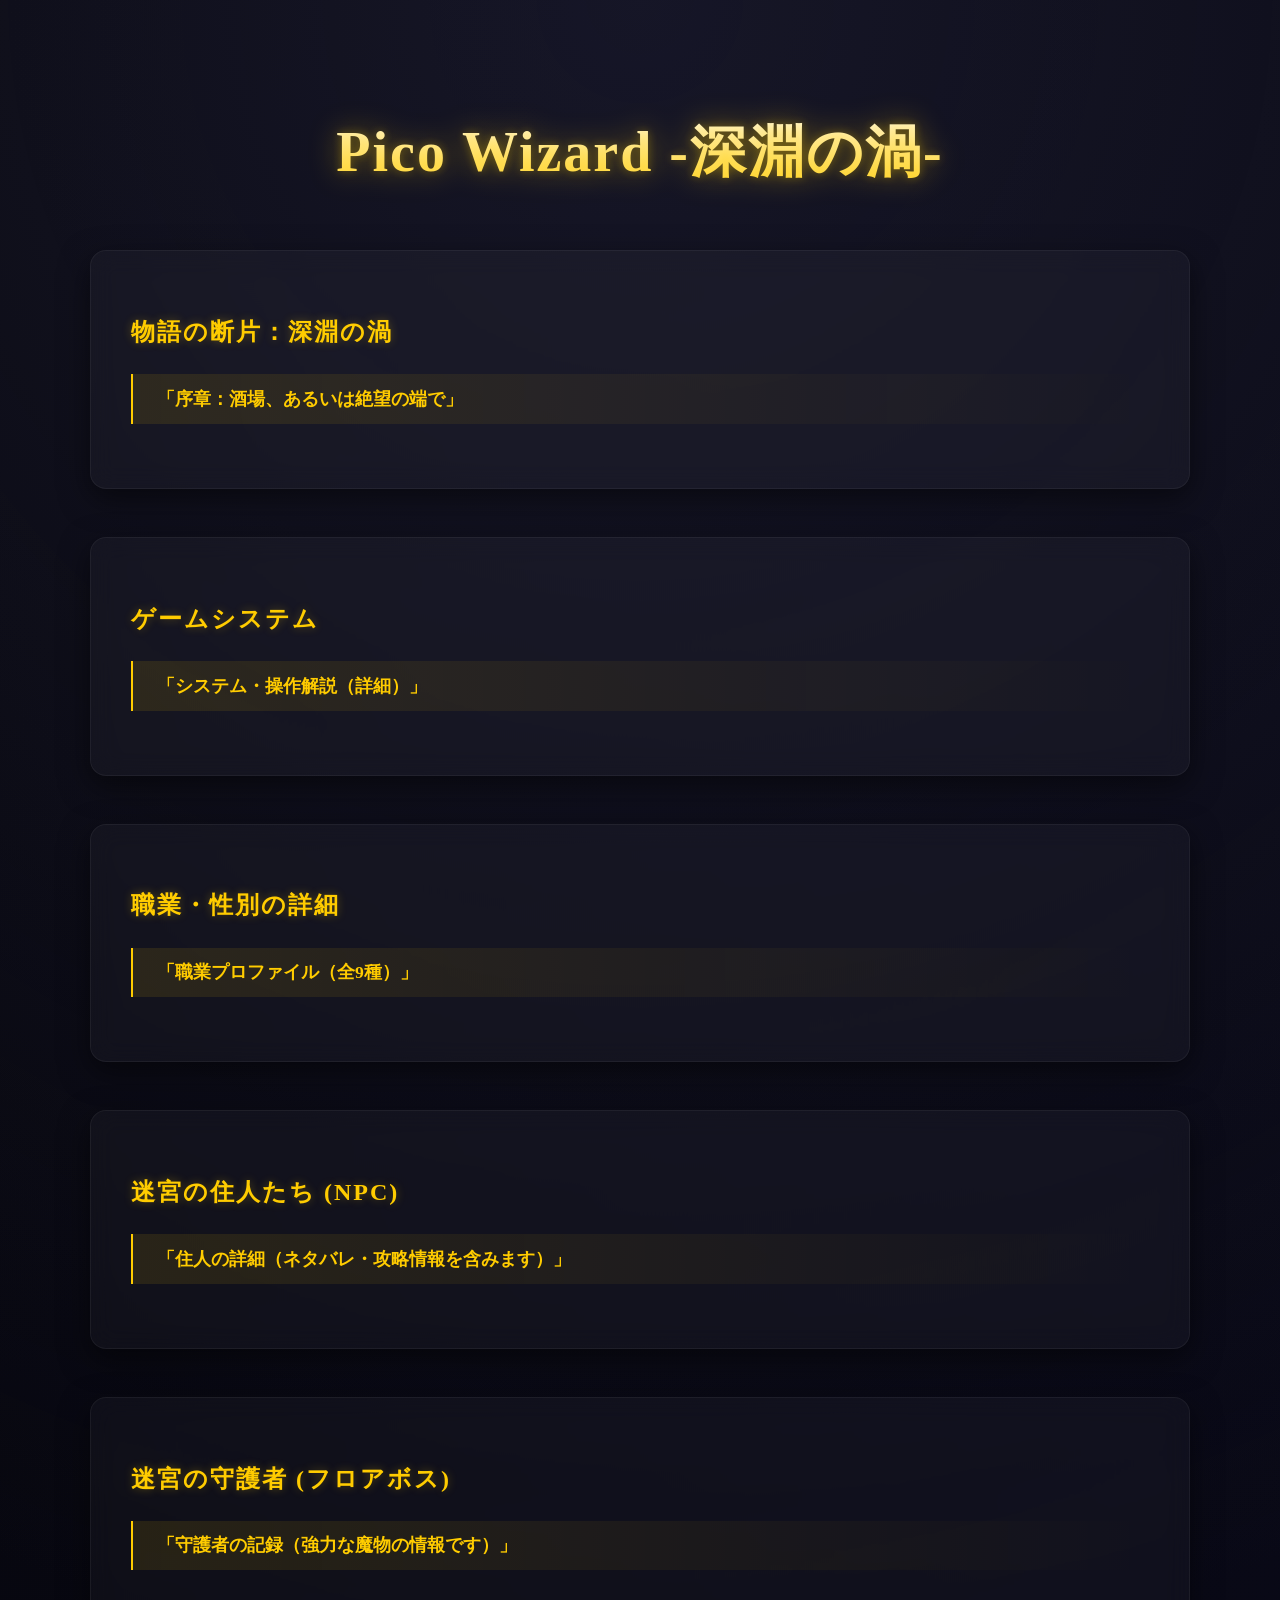
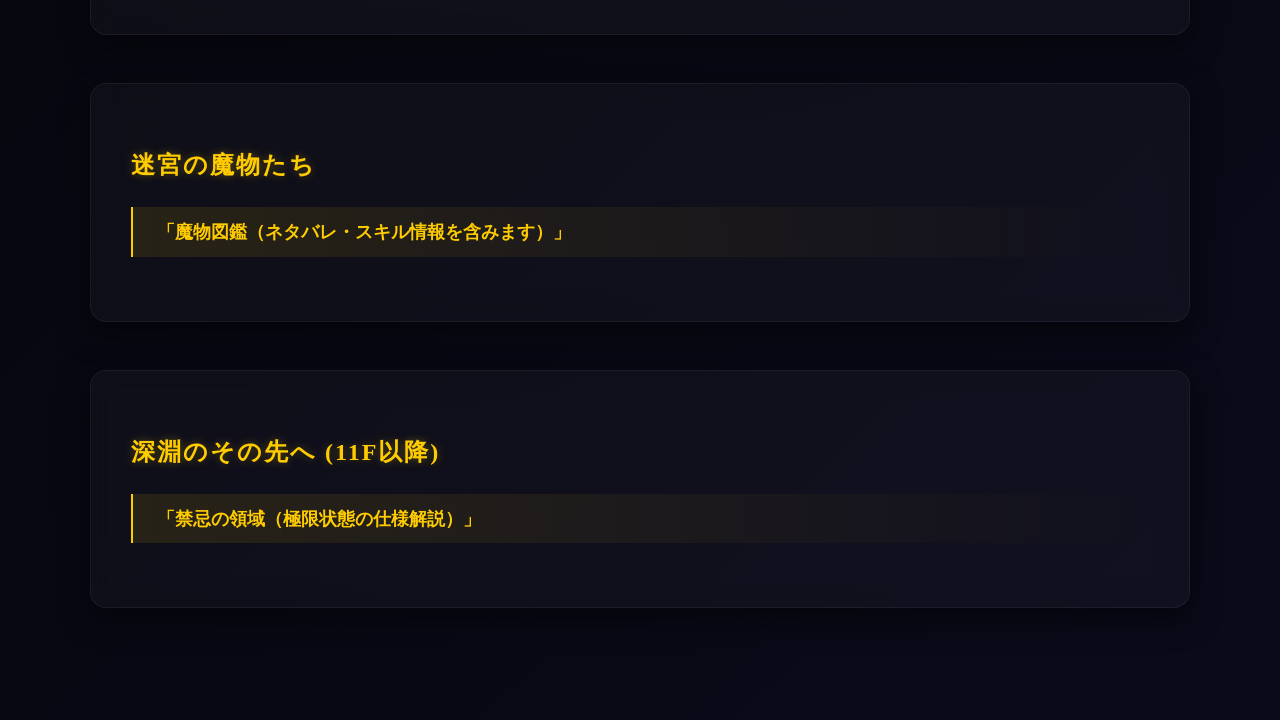
==== commit 09d3eb30: "implements 11f depth" ====
--- a/manual.html
+++ b/manual.html
@@ -765,6 +765,128 @@
             </div>
         </section>
 
+        <!-- Floor Bosses -->
+        <section class="section-card">
+            <h2>迷宮の守護者 (フロアボス)</h2>
+            <button class="spoiler-btn" aria-expanded="false">「守護者の記録（強力な魔物の情報です）」</button>
+            <div class="details">
+                <p>各階層の要所に陣取り、深淵への道を守る強力な魔物たち。通常の敵とは一線を画す巨躯と魔力を持ち、探索者の実力を試します。</p>
+                <div class="boss-grid">
+                    <!-- Boss 1 -->
+                    <div class="boss-card">
+                        <div class="boss-visual">
+                            <img src="assets/boss1.png" alt="マーフィーズゴースト" class="boss-sprite">
+                        </div>
+                        <div class="boss-header">
+                            <span class="floor-tag">B1F</span>
+                            <h3>マーフィーズゴースト</h3>
+                        </div>
+                        <p class="monster-lore">奇妙なピエロのような衣装の人間型の生き物が接近してくる。よく見るとそれは腐乱しかけた人間であった。それは何も言わずにこちらへ襲い掛かってきた。
+                        </p>
+                    </div>
+                    <!-- Boss 2 -->
+                    <div class="boss-card">
+                        <div class="boss-visual">
+                            <img src="assets/boss2.png" alt="ガスクラウド" class="boss-sprite">
+                        </div>
+                        <div class="boss-header">
+                            <span class="floor-tag">B2F</span>
+                            <h3>ガスクラウド</h3>
+                        </div>
+                        <p class="monster-lore">霧の中から微かに光る二つの眼が見えた。その霧が物理的な質量を持ち、毒々しい重圧を放つ雲となって襲い掛かってくる！</p>
+                    </div>
+                    <!-- Boss 3 -->
+                    <div class="boss-card">
+                        <div class="boss-visual">
+                            <img src="assets/boss3.png" alt="ドラゴンフライ" class="boss-sprite">
+                        </div>
+                        <div class="boss-header">
+                            <span class="floor-tag">B3F</span>
+                            <h3>ドラゴンフライ</h3>
+                        </div>
+                        <p class="monster-lore">羽ばたきの音が頭上から聞こえる。巨大な蜻蛉のような魔物が炎を吐き散らしながら急降下してきた！</p>
+                    </div>
+                    <!-- Boss 4 -->
+                    <div class="boss-card">
+                        <div class="boss-visual">
+                            <img src="assets/boss4.png" alt="クリーピングコイン" class="boss-sprite">
+                        </div>
+                        <div class="boss-header">
+                            <span class="floor-tag">B4F</span>
+                            <h3>クリーピングコイン</h3>
+                        </div>
+                        <p class="monster-lore">通路の隅にコインが山積みにされている。一攫千金を夢見て近づくと、コインが脈打ち、飢えた魔物となって牙を剥いた！</p>
+                    </div>
+                    <!-- Boss 5 -->
+                    <div class="boss-card">
+                        <div class="boss-visual">
+                            <img src="assets/boss5.png" alt="グレーターデーモン" class="boss-sprite">
+                        </div>
+                        <div class="boss-header">
+                            <span class="floor-tag">B5F</span>
+                            <h3>グレーターデーモン</h3>
+                        </div>
+                        <p class="monster-lore">空間が裂け、禍々しい角を持つ巨漢が現れた。その冷徹な眼差しは、冒険者の魂を品定めするかのように細められた。</p>
+                    </div>
+                    <!-- Boss 6 -->
+                    <div class="boss-card">
+                        <div class="boss-visual">
+                            <img src="assets/boss6.png" alt="ヴァンパイアロード" class="boss-sprite">
+                        </div>
+                        <div class="boss-header">
+                            <span class="floor-tag">B6F</span>
+                            <h3>ヴァンパイアロード</h3>
+                        </div>
+                        <p class="monster-lore">豪奢な寝台。そこには夜を統べる貴公子が佇んでいた。彼は優雅にグラスを掲げ、食事の時間を告げた。</p>
+                    </div>
+                    <!-- Boss 7 -->
+                    <div class="boss-card">
+                        <div class="boss-visual">
+                            <img src="assets/boss7.png" alt="キマイラ" class="boss-sprite">
+                        </div>
+                        <div class="boss-header">
+                            <span class="floor-tag">B7F</span>
+                            <h3>キマイラ</h3>
+                        </div>
+                        <p class="monster-lore">獅子の咆哮、山羊の呻き、蛇の威嚇。三つの意思を宿した怪異が、吐息から炎を漏らしながら飛びかかってきた！</p>
+                    </div>
+                    <!-- Boss 8 -->
+                    <div class="boss-card">
+                        <div class="boss-visual">
+                            <img src="assets/boss8.png" alt="サイデル" class="boss-sprite">
+                        </div>
+                        <div class="boss-header">
+                            <span class="floor-tag">B8F</span>
+                            <h3>サイデル</h3>
+                        </div>
+                        <p class="monster-lore">底知れぬ闇の中から、いくつもの影が蠢いている。それは実体を持たぬ幽体、あるいは過去の冒険者の成れの果てか。</p>
+                    </div>
+                    <!-- Boss 9 -->
+                    <div class="boss-card">
+                        <div class="boss-visual">
+                            <img src="assets/boss9.png" alt="フラック" class="boss-sprite">
+                        </div>
+                        <div class="boss-header">
+                            <span class="floor-tag">B9F</span>
+                            <h3>フラック</h3>
+                        </div>
+                        <p class="monster-lore">道化のような色彩豊かな衣装に身を包んだ怪人が現れた。彼は高く笑い、致命的な魔力の波動を指先から放った！</p>
+                    </div>
+                    <!-- Boss 10 -->
+                    <div class="boss-card">
+                        <div class="boss-visual">
+                            <img src="assets/boss10.png" alt="アビスロード" class="boss-sprite">
+                        </div>
+                        <div class="boss-header">
+                            <span class="floor-tag">B10F</span>
+                            <h3>アビスロード</h3>
+                        </div>
+                        <p class="monster-lore">渦の最深部に鎮座する、全ての異変の元凶。その姿は静寂に包まれた老師のようでもあり、あるいは絶対的な支配者のようでもある。</p>
+                    </div>
+                </div>
+            </div>
+        </section>
+
         <!-- Enemies -->
         <section class="section-card">
             <h2>迷宮の魔物たち</h2>
@@ -1101,7 +1223,246 @@
             </div>
         </section>
 
+        <!-- 11F and Beyond -->
+        <section class="section-card">
+            <h2>深淵のその先へ (11F以降)</h2>
+            <button class="spoiler-btn" aria-expanded="false">「禁忌の領域（極限状態の仕様解説）」</button>
+            <div class="details">
+                <div class="system-box deep-warning">
+                    <h3>アビス・モードの開幕</h3>
+                    <p>10Fの主『アビスロード』を討伐しても、冒険は終わりません。崩れた床の先には、生者が立ち入ることを許されぬ真の深淵が広がっています。</p>
+                    <ul>
+                        <li><strong>退路の断絶</strong>：上へと昇る階段は消失し、ただ下へと進むことしか許されません。</li>
+                        <li><strong>極限の魔物</strong>：更なる強敵が蠢き、その実力は階層を追うごとに加速度的に増していきます。</li>
+                        <li><strong>魂の摩耗</strong>：獲得できる経験値は大幅に減少し、成長よりも生存が優先される戦いとなります。</li>
+                        <li><strong>至高の遺品</strong>：過酷な環境に反比例し、引き続き強力な武器防具の入手が期待できます。</li>
+                    </ul>
+                </div>
+
+                <div class="system-box death-penalty">
+                    <h3>死の代償と裏ランキング</h3>
+                    <p>11F以降での全滅は、取り返しのつかない悲劇を招きます。</p>
+                    <ul>
+                        <li><strong>アイテム消失</strong>：全滅時、50%の確率で所持アイテムや装備品が深淵へと消え去ります。</li>
+                        <li><strong>精神的打撃</strong>：生存本能が削られ、レベルが強制的に<strong>半分</strong>まで低下します。</li>
+                        <li><strong>裏ランキングの刻印</strong>：全滅時、その魂の記録（階層、名前、職業、性別、レベル、そして最期の勇姿）が「裏ランキングボード」に登録され、永遠に記憶されます。
+                        </li>
+                    </ul>
+                </div>
+
+                <h3>深淵に潜む者たち</h3>
+                <div class="monster-grid">
+                    <!-- Arch Demon (18) -->
+                    <div class="monster-card">
+                        <div class="deep-monster-visual">
+                            <img src="assets/monster_18.png" alt="アークデーモン" class="deep-monster-sprite">
+                        </div>
+                        <div class="monster-info">
+                            <h3>アークデーモン</h3>
+                            <p class="monster-lore">地獄の階級の中でも頂点に近い位置に座する大悪魔。その業火は魂をも焼き尽くす。</p>
+                        </div>
+                        <div class="monster-skill">
+                            <div class="skill-header">
+                                <span class="skill-tag">Skill</span>
+                                <span class="skill-name">業火</span>
+                            </div>
+                            <p class="skill-desc">広範囲を包み込む灼熱の炎で全体を焼き払う。</p>
+                        </div>
+                    </div>
+                    <!-- Bloody (19) -->
+                    <div class="monster-card">
+                        <div class="deep-monster-visual">
+                            <img src="assets/monster_19.png" alt="ブラッディ" class="deep-monster-sprite">
+                        </div>
+                        <div class="monster-info">
+                            <h3>ブラッディ</h3>
+                            <p class="monster-lore">鮮血を求めて彷徨う不死者。その渇きは決して癒えることがなく、犠牲者の血を最後の一滴まで啜る。</p>
+                        </div>
+                        <div class="monster-skill">
+                            <div class="skill-header">
+                                <span class="skill-tag">Skill</span>
+                                <span class="skill-name">絶望の吸血</span>
+                            </div>
+                            <p class="skill-desc">凄まじい勢いで血液を奪い取り、自身の生命力を増幅させる。</p>
+                        </div>
+                    </div>
+                    <!-- Fear (20) -->
+                    <div class="monster-card">
+                        <div class="deep-monster-visual">
+                            <img src="assets/monster_20.png" alt="フィアー" class="deep-monster-sprite">
+                        </div>
+                        <div class="monster-info">
+                            <h3>フィアー</h3>
+                            <p class="monster-lore">人の恐怖心を具現化したような異形の存在。その視線に見つめられた者は、心の奥底から崩壊していく。</p>
+                        </div>
+                        <div class="monster-skill">
+                            <div class="skill-header">
+                                <span class="skill-tag">Skill</span>
+                                <span class="skill-name">狂気の視線</span>
+                            </div>
+                            <p class="skill-desc">防御を無視する精神的な衝撃を与え、標的を無力化する。</p>
+                        </div>
+                    </div>
+                    <!-- Venom (21) -->
+                    <div class="monster-card">
+                        <div class="deep-monster-visual">
+                            <img src="assets/monster_21.png" alt="ヴェノム" class="deep-monster-sprite">
+                        </div>
+                        <div class="monster-info">
+                            <h3>ヴェノム</h3>
+                            <p class="monster-lore">猛毒を撒き散らしながら移動する巨大な軟体生物。その体液は触れるものすべてを腐食させる。</p>
+                        </div>
+                        <div class="monster-skill">
+                            <div class="skill-header">
+                                <span class="skill-tag">Skill</span>
+                                <span class="skill-name">溶解液</span>
+                            </div>
+                            <p class="skill-desc">強力な酸をまき散らし、標的の防御を貫通してダメージを与える。</p>
+                        </div>
+                    </div>
+                    <!-- Arch Dragon (22) -->
+                    <div class="monster-card">
+                        <div class="deep-monster-visual">
+                            <img src="assets/monster_22.png" alt="アークドラゴン" class="deep-monster-sprite">
+                        </div>
+                        <div class="monster-info">
+                            <h3>アークドラゴン</h3>
+                            <p class="monster-lore">ドラゴンの頂点に立つ伝説の巨獣。その咆哮は山を揺らし、吐息は文明を滅ぼす。</p>
+                        </div>
+                        <div class="monster-skill">
+                            <div class="skill-header">
+                                <span class="skill-tag">Skill</span>
+                                <span class="skill-name">竜の息吹</span>
+                            </div>
+                            <p class="skill-desc">光線のような高熱ブレスを放ち、全体に致命的な損害を与える。</p>
+                        </div>
+                    </div>
+                    <!-- Gigant (23) -->
+                    <div class="monster-card">
+                        <div class="deep-monster-visual">
+                            <img src="assets/monster_23.png" alt="ギガント" class="deep-monster-sprite">
+                        </div>
+                        <div class="monster-info">
+                            <h3>ギガント</h3>
+                            <p class="monster-lore">神話の時代から生き続ける巨人の末裔。その足踏みは大地に亀裂を生ませ、空気を激しく震わせる。</p>
+                        </div>
+                        <div class="monster-skill">
+                            <div class="skill-header">
+                                <span class="skill-tag">Skill</span>
+                                <span class="skill-name">大地震</span>
+                            </div>
+                            <p class="skill-desc">激しい地鳴りを引き起こし、地上、地下問わず全方位を攻撃する。</p>
+                        </div>
+                    </div>
+                    <!-- Succubus (24) -->
+                    <div class="monster-card">
+                        <div class="deep-monster-visual">
+                            <img src="assets/monster_24.png" alt="サキュバス" class="deep-monster-sprite">
+                        </div>
+                        <div class="monster-info">
+                            <h3>サキュバス</h3>
+                            <p class="monster-lore">淫靡な香りをまとい、冒険者の精神を惑わす女悪魔。その優しさの裏には死よりも深い悦楽と絶望が待っている。</p>
+                        </div>
+                        <div class="monster-skill">
+                            <div class="skill-header">
+                                <span class="skill-tag">Skill</span>
+                                <span class="skill-name">甘い誘惑</span>
+                            </div>
+                            <p class="skill-desc">標的の能力（レベル）を直接吸い取り、自身の糧とする恐るべき技。</p>
+                        </div>
+                    </div>
+                    <!-- Poison Giant (25) -->
+                    <div class="monster-card">
+                        <div class="deep-monster-visual">
+                            <img src="assets/monster_25.png" alt="ポイズンジャイアント" class="deep-monster-sprite">
+                        </div>
+                        <div class="monster-info">
+                            <h3>ポイズンジャイアント</h3>
+                            <p class="monster-lore">腐敗した毒の沼から生まれた巨人。その周囲一帯は死の雲に覆われ、呼吸することさえ困難な状況となる。</p>
+                        </div>
+                        <div class="monster-skill">
+                            <div class="skill-header">
+                                <span class="skill-tag">Skill</span>
+                                <span class="skill-name">毒の息</span>
+                            </div>
+                            <p class="skill-desc">猛烈な毒素を帯びた息を広範囲に吐き出し、甚大な被害を与える。</p>
+                        </div>
+                    </div>
+                    <!-- Maelphic (26) -->
+                    <div class="monster-card">
+                        <div class="deep-monster-visual">
+                            <img src="assets/monster_26.png" alt="マイルフィック" class="deep-monster-sprite">
+                        </div>
+                        <div class="monster-info">
+                            <h3>マイルフィック</h3>
+                            <p class="monster-lore">死と崩壊を司る闇の賢者。その存在自体が災厄であり、すれ違うだけで魂の一部が削り取られていく。</p>
+                        </div>
+                        <div class="monster-skill">
+                            <div class="skill-header">
+                                <span class="skill-tag">Skill</span>
+                                <span class="skill-name">エナジードレイン</span>
+                            </div>
+                            <p class="skill-desc">生命の深層に干渉し、強制的に実力（レベル）を吸い上げる禁断の術。</p>
+                        </div>
+                    </div>
+                    <!-- Will o Wisp (27) -->
+                    <div class="monster-card">
+                        <div class="deep-monster-visual">
+                            <img src="assets/monster_27.png" alt="ウィル・オ・ウィスプ" class="deep-monster-sprite">
+                        </div>
+                        <div class="monster-info">
+                            <h3>ウィル・オ・ウィスプ</h3>
+                            <p class="monster-lore">実体を持たぬ青白い鬼火。神速の動きで攻撃をかわし、眩い光で探索者を翻弄するが、討伐できれば莫大な知見（経験値）を得られるという。</p>
+                        </div>
+                        <div class="monster-skill">
+                            <div class="skill-header">
+                                <span class="skill-tag">Skill</span>
+                                <span class="skill-name">まばゆい光</span>
+                            </div>
+                            <p class="skill-desc">強烈な閃光を放ち、標的を混乱に陥れる全体攻撃。</p>
+                        </div>
+                    </div>
+                    <!-- Wraith (28) -->
+                    <div class="monster-card">
+                        <div class="deep-monster-visual">
+                            <img src="assets/monster_28.png" alt="レイス" class="deep-monster-sprite">
+                        </div>
+                        <div class="monster-info">
+                            <h3>レイス</h3>
+                            <p class="monster-lore">形なき死神。実体のないその腕は防具をすり抜け、直接標的の心臓を掌握しようとする。</p>
+                        </div>
+                        <div class="monster-skill">
+                            <div class="skill-header">
+                                <span class="skill-tag">Skill</span>
+                                <span class="skill-name">命を刈り取る手</span>
+                            </div>
+                            <p class="skill-desc">物理的な抵抗を無視して生命力を引きずり出し、己のものとする。</p>
+                        </div>
+                    </div>
+                    <!-- Banshee (29) -->
+                    <div class="monster-card">
+                        <div class="deep-monster-visual">
+                            <img src="assets/monster_29.png" alt="バンシー" class="deep-monster-sprite">
+                        </div>
+                        <div class="monster-info">
+                            <h3>バンシー</h3>
+                            <p class="monster-lore">死を予言する女の亡霊。その絶叫を聞いた者は、魂が肉体から離散し、二度と戻ることはできない。</p>
+                        </div>
+                        <div class="monster-skill">
+                            <div class="skill-header">
+                                <span class="skill-tag">Skill</span>
+                                <span class="skill-name">死の絶叫</span>
+                            </div>
+                            <p class="skill-desc">呪魂を乗せた咆哮を放ち、標的の息の根を止める致命的な攻撃。</p>
+                        </div>
+                    </div>
+                </div>
+
+            </div>
+        </section>
+
     </div>
+
     <script src="manual.js"></script>
 </body>
 
--- a/manual.css
+++ b/manual.css
@@ -0,0 +1,677 @@
+/* manual.css - Premium styling for the HTML game manual */
+
+/* Global Styles */
+html,
+body {
+    margin: 0;
+    padding: 0;
+    font-family: 'Yuji Mai', serif;
+    background: #050508;
+    background-image:
+        radial-gradient(circle at 50% 0%, rgba(26, 26, 46, 0.8) 0%, transparent 70%),
+        linear-gradient(135deg, #050508 0%, #0a0a1a 100%);
+    color: #d0d0d0;
+    line-height: 1.8;
+}
+
+h1,
+h2,
+h3 {
+    font-family: 'Yuji Mai', serif;
+    color: #ffcc00;
+    text-shadow: 0 0 10px rgba(255, 204, 0, 0.3);
+    letter-spacing: 2px;
+}
+
+h1 {
+    text-align: center;
+    font-size: clamp(1.5rem, 8vw, 3.5rem);
+    margin-bottom: 3rem;
+    white-space: nowrap;
+    overflow: hidden;
+    text-overflow: clip;
+    background: linear-gradient(to bottom, #fff 0%, #ffcc00 100%);
+    -webkit-background-clip: text;
+    background-clip: text;
+    -webkit-text-fill-color: transparent;
+    filter: drop-shadow(0 0 15px rgba(255, 204, 0, 0.4));
+}
+
+/* Scrollbar */
+::-webkit-scrollbar {
+    width: 8px;
+}
+
+::-webkit-scrollbar-track {
+    background: #050508;
+}
+
+::-webkit-scrollbar-thumb {
+    background: #222;
+    border-radius: 4px;
+}
+
+::-webkit-scrollbar-thumb:hover {
+    background: #ffcc00;
+}
+
+/* Container */
+.container {
+    max-width: 1100px;
+    margin: 0 auto;
+    padding: 4rem 2rem;
+}
+
+/* Section Card */
+.section-card {
+    background: rgba(255, 255, 255, 0.03);
+    border: 1px solid rgba(255, 255, 255, 0.05);
+    border-radius: 16px;
+    padding: 2.5rem;
+    margin-bottom: 3rem;
+    backdrop-filter: blur(12px);
+    box-shadow: 0 10px 30px rgba(0, 0, 0, 0.5);
+    transition: all 0.4s ease;
+}
+
+.section-card:hover {
+    border-color: rgba(255, 204, 0, 0.2);
+    box-shadow: 0 0 40px rgba(255, 204, 0, 0.05);
+}
+
+/* Spoiler Button */
+.spoiler-btn {
+    background: linear-gradient(90deg, rgba(255, 204, 0, 0.1), transparent);
+    border: none;
+    border-left: 2px solid #ffcc00;
+    color: #ffcc00;
+    padding: 0.8rem 1.5rem;
+    cursor: pointer;
+    font-weight: bold;
+    font-family: 'Yuji Mai', serif;
+    font-size: 1.1rem;
+    transition: all 0.3s ease;
+    width: 100%;
+    text-align: left;
+}
+
+.spoiler-btn:hover {
+    background: rgba(255, 204, 0, 0.15);
+    padding-left: 2rem;
+}
+
+/* Details Panel */
+.details {
+    overflow: hidden;
+    max-height: 0;
+    transition: max-height 0.6s cubic-bezier(0.4, 0, 0.2, 1);
+    margin-top: 1.5rem;
+}
+
+.story-box {
+    line-height: 1.8;
+    color: #e0e0e0;
+    text-align: justify;
+    padding: 0 1rem;
+    border-left: 2px solid rgba(255, 255, 255, 0.1);
+    margin: 1rem 0;
+}
+
+.story-box p {
+    margin-bottom: 1.2rem;
+}
+
+.details img {
+    max-width: 100%;
+    border-radius: 8px;
+    margin-top: 0.5rem;
+}
+
+/* Grid for images */
+.image-grid {
+    display: grid;
+    grid-template-columns: repeat(auto-fit, minmax(200px, 1fr));
+    gap: 1rem;
+}
+
+/* Table for class/gender details */
+.info-table {
+    width: 100%;
+    border-collapse: collapse;
+    margin-top: 1rem;
+}
+
+.info-table th,
+.info-table td {
+    border: 1px solid rgba(255, 255, 255, 0.1);
+    padding: 0.5rem;
+    text-align: left;
+}
+
+.info-table th {
+    background: rgba(255, 255, 255, 0.12);
+}
+
+/* NPC Card */
+.npc-profile {
+    display: flex;
+    flex-direction: column;
+    gap: 1.5rem;
+    padding: 1.5rem;
+    background: rgba(255, 255, 255, 0.03);
+    border-left: 4px solid #4a90e2;
+    border-radius: 8px;
+    margin-bottom: 2rem;
+}
+
+.npc-header {
+    display: flex;
+    align-items: center;
+    gap: 1.5rem;
+}
+
+.npc-avatar {
+    width: 120px;
+    height: 120px;
+    object-fit: cover;
+    border-radius: 50%;
+    border: 2px solid rgba(255, 255, 255, 0.2);
+}
+
+.npc-info h3 {
+    margin: 0;
+    font-size: 1.4rem;
+    color: #4a90e2;
+}
+
+.npc-location {
+    font-size: 0.9rem;
+    color: #aaa;
+}
+
+.npc-story {
+    font-style: italic;
+    color: #ccc;
+    position: relative;
+    padding-left: 1rem;
+}
+
+.npc-story::before {
+    content: '"';
+    position: absolute;
+    left: 0;
+    top: -0.5rem;
+    font-size: 2rem;
+    color: rgba(255, 255, 255, 0.1);
+}
+
+.stats-grid {
+    display: grid;
+    grid-template-columns: repeat(auto-fit, minmax(120px, 1fr));
+    gap: 1rem;
+    background: rgba(0, 0, 0, 0.2);
+    padding: 1rem;
+    border-radius: 8px;
+}
+
+.stat-item {
+    display: flex;
+    flex-direction: column;
+    align-items: center;
+}
+
+.stat-label {
+    font-size: 0.8rem;
+    color: #888;
+    text-transform: uppercase;
+}
+
+.stat-value {
+    font-size: 1.2rem;
+    font-weight: 600;
+    color: #fff;
+}
+
+/* Choice Table */
+.choice-table {
+    width: 100%;
+    margin-top: 1rem;
+    border-collapse: separate;
+    border-spacing: 0 0.5rem;
+}
+
+.choice-table th,
+.choice-table td {
+    padding: 0.8rem;
+    background: rgba(255, 255, 255, 0.02);
+    text-align: left;
+}
+
+.choice-table th {
+    font-size: 0.8rem;
+    color: #888;
+    text-transform: uppercase;
+    background: none;
+    border-bottom: 1px solid rgba(255, 255, 255, 0.1);
+}
+
+.choice-label {
+    font-weight: 600;
+    color: #4a90e2;
+}
+
+/* Karma Badges */
+.karma-badge {
+    display: inline-block;
+    padding: 0.2rem 0.5rem;
+    border-radius: 4px;
+    font-size: 0.85rem;
+    font-weight: 600;
+}
+
+.karma-pos {
+    background: rgba(76, 175, 80, 0.2);
+    color: #81c784;
+    border: 1px solid rgba(76, 175, 80, 0.3);
+}
+
+.karma-neg {
+    background: rgba(244, 67, 54, 0.2);
+    color: #ef5350;
+    border: 1px solid rgba(244, 67, 54, 0.3);
+}
+
+/* Reward Styling */
+.reward-item {
+    color: #ffd700;
+    font-weight: 600;
+}
+
+.reward-info {
+    font-size: 0.85rem;
+    color: #aaa;
+}
+
+/* Floor Context */
+.floor-context {
+    margin-top: 1.5rem;
+    padding: 1rem;
+    background: rgba(0, 0, 0, 0.15);
+    border-radius: 6px;
+}
+
+.floor-context h4 {
+    margin: 0 0 0.5rem 0;
+    font-size: 1rem;
+    color: #fff;
+    border-left: 3px solid #ff5722;
+    padding-left: 0.5rem;
+}
+
+/* Monster Gallery */
+.monster-grid {
+    display: grid;
+    grid-template-columns: repeat(auto-fill, minmax(280px, 1fr));
+    gap: 1.5rem;
+    margin-top: 1.5rem;
+}
+
+.monster-card {
+    background: rgba(255, 255, 255, 0.03);
+    border: 1px solid rgba(255, 255, 255, 0.1);
+    border-radius: 12px;
+    padding: 1.2rem;
+    transition: transform 0.3s ease, background 0.3s ease;
+    display: flex;
+    flex-direction: column;
+    gap: 1rem;
+}
+
+.monster-card:hover {
+    transform: translateY(-5px);
+    background: rgba(255, 255, 255, 0.05);
+    border-color: rgba(255, 255, 255, 0.2);
+}
+
+.monster-visual {
+    width: 100%;
+    height: 120px;
+    background: rgba(0, 0, 0, 0.2);
+    border-radius: 8px;
+    display: flex;
+    align-items: center;
+    justify-content: center;
+    overflow: hidden;
+    padding: 10px;
+}
+
+.monster-sprite {
+    height: 100px;
+    object-fit: contain;
+    image-rendering: pixelated;
+}
+
+.monster-info h3 {
+    margin: 0;
+    font-size: 1.2rem;
+    color: #fff;
+}
+
+.monster-lore {
+    font-size: 0.9rem;
+    color: #ccc;
+    line-height: 1.4;
+    font-style: italic;
+}
+
+.monster-skill {
+    margin-top: auto;
+    padding-top: 0.8rem;
+    border-top: 1px solid rgba(255, 255, 255, 0.1);
+}
+
+.floor-tag {
+    background: #ffcc00;
+    color: #000;
+    font-size: 0.75rem;
+    font-weight: bold;
+    padding: 0.1rem 0.5rem;
+    border-radius: 4px;
+    margin-right: 0.5rem;
+    vertical-align: middle;
+}
+
+
+.skill-header {
+    display: flex;
+    align-items: center;
+    gap: 0.5rem;
+    margin-bottom: 0.3rem;
+}
+
+.skill-tag {
+    background: #6200ea;
+    color: #fff;
+    font-size: 0.7rem;
+    padding: 0.1rem 0.4rem;
+    border-radius: 3px;
+    text-transform: uppercase;
+}
+
+.skill-name {
+    font-weight: 600;
+    color: #bb86fc;
+}
+
+.skill-desc {
+    font-size: 0.85rem;
+    color: #999;
+}
+
+.variant-box {
+    margin-top: 0.5rem;
+    font-size: 0.8rem;
+    color: #888;
+}
+
+/* Game Systems */
+.system-grid {
+    display: flex;
+    flex-direction: column;
+    gap: 2rem;
+    margin-top: 1rem;
+}
+
+.system-box {
+    background: rgba(255, 255, 255, 0.03);
+    border-radius: 8px;
+    padding: 1.5rem;
+    border-left: 4px solid #bb86fc;
+}
+
+.system-box h3 {
+    margin-top: 0;
+    color: #bb86fc;
+    font-size: 1.2rem;
+    display: flex;
+    align-items: center;
+    gap: 0.5rem;
+}
+
+/* Control Keys */
+.control-grid {
+    display: grid;
+    grid-template-columns: repeat(auto-fill, minmax(200px, 1fr));
+    gap: 1rem;
+    margin-top: 1rem;
+}
+
+.control-item {
+    display: flex;
+    align-items: center;
+    gap: 0.5rem;
+    background: rgba(0, 0, 0, 0.2);
+    padding: 0.8rem;
+    border-radius: 6px;
+}
+
+.control-key {
+    background: #333;
+    color: #eee;
+    padding: 0.2rem 0.6rem;
+    border-radius: 4px;
+    border: 1px solid #555;
+    border-bottom: 3px solid #111;
+    font-family: monospace;
+    font-weight: bold;
+    min-width: 1.5rem;
+    text-align: center;
+}
+
+/* Karma Comparison */
+.karma-grid {
+    display: grid;
+    grid-template-columns: 1fr 1fr;
+    gap: 1rem;
+    margin-top: 1rem;
+}
+
+.karma-card {
+    padding: 1rem;
+    border-radius: 8px;
+    font-size: 0.9rem;
+}
+
+.karma-card.light {
+    background: rgba(76, 175, 80, 0.1);
+    border: 1px solid rgba(76, 175, 80, 0.2);
+}
+
+.karma-card.dark {
+    background: rgba(156, 39, 176, 0.1);
+    border: 1px solid rgba(156, 39, 176, 0.2);
+}
+
+.karma-title {
+    font-weight: bold;
+    margin-bottom: 0.5rem;
+    display: flex;
+    align-items: center;
+    gap: 0.5rem;
+}
+
+/* Class & Gender Gallery */
+.class-section {
+    margin-bottom: 3rem;
+    padding-bottom: 2rem;
+    border-bottom: 1px dashed rgba(255, 255, 255, 0.1);
+}
+
+.class-section:last-child {
+    border-bottom: none;
+}
+
+.class-header {
+    display: flex;
+    align-items: center;
+    gap: 1rem;
+    margin-bottom: 1rem;
+}
+
+.class-header h3 {
+    margin: 0;
+    font-size: 1.8rem;
+    color: #ffcc00;
+}
+
+.class-description {
+    color: #ccc;
+    font-style: italic;
+    margin-bottom: 1.5rem;
+    padding-left: 1rem;
+    border-left: 3px solid #ffcc00;
+}
+
+.gender-cards {
+    display: grid;
+    grid-template-columns: repeat(auto-fit, minmax(300px, 1fr));
+    gap: 1.5rem;
+}
+
+.gender-card {
+    background: rgba(255, 255, 255, 0.04);
+    border-radius: 12px;
+    padding: 1.2rem;
+    display: flex;
+    gap: 1.2rem;
+    transition: transform 0.3s ease;
+}
+
+.gender-card:hover {
+    transform: translateY(-5px);
+    background: rgba(255, 255, 255, 0.07);
+}
+
+.gender-portrait {
+    width: 100px;
+    height: 100px;
+    border-radius: 8px;
+    object-fit: cover;
+    border: 2px solid rgba(255, 255, 255, 0.1);
+    flex-shrink: 0;
+}
+
+.gender-info {
+    flex: 1;
+}
+
+.gender-label {
+    font-size: 0.8rem;
+    color: #aaa;
+    text-transform: uppercase;
+    letter-spacing: 1px;
+    margin-bottom: 0.3rem;
+}
+
+.gender-skill {
+    margin-top: 0.8rem;
+    padding-top: 0.5rem;
+    border-top: 1px solid rgba(255, 255, 255, 0.1);
+}
+
+/* Boss Cards */
+.boss-grid {
+    display: grid;
+    grid-template-columns: repeat(auto-fill, minmax(320px, 1fr));
+    gap: 2rem;
+    margin-top: 1.5rem;
+}
+
+.boss-card {
+    background: linear-gradient(135deg, rgba(255, 204, 0, 0.05), rgba(255, 50, 0, 0.05));
+    border: 1px solid rgba(255, 204, 0, 0.2);
+    border-radius: 12px;
+    padding: 1.5rem;
+    display: flex;
+    flex-direction: column;
+    gap: 1.2rem;
+    position: relative;
+    overflow: hidden;
+}
+
+.boss-card::before {
+    content: '';
+    position: absolute;
+    top: 0;
+    left: 0;
+    width: 100%;
+    height: 100%;
+    background: radial-gradient(circle at top right, rgba(255, 204, 0, 0.1), transparent);
+    pointer-events: none;
+}
+
+.boss-visual {
+    width: 100%;
+    height: 320px;
+    background: rgba(0, 0, 0, 0.4);
+    border-radius: 8px;
+    display: flex;
+    align-items: center;
+    justify-content: center;
+    overflow: hidden;
+}
+
+.boss-sprite {
+    height: 280px;
+    width: auto;
+    object-fit: contain;
+    image-rendering: pixelated;
+    filter: drop-shadow(0 0 10px rgba(0, 0, 0, 0.8));
+}
+
+/* Deep Monster Cards (Vertical Layout Support) */
+.deep-monster-visual {
+    width: 100%;
+    height: 320px;
+    background: rgba(0, 0, 0, 0.4);
+    border-radius: 8px;
+    display: flex;
+    align-items: center;
+    justify-content: center;
+    overflow: hidden;
+}
+
+.deep-monster-sprite {
+    height: 300px;
+    width: auto;
+    object-fit: contain;
+    image-rendering: pixelated;
+    filter: drop-shadow(0 0 10px rgba(0, 0, 0, 0.8));
+}
+
+
+.deep-warning {
+    border-left-color: #f44336 !important;
+    background: rgba(244, 67, 54, 0.05) !important;
+}
+
+.death-penalty {
+    border-left-color: #9c27b0 !important;
+    background: rgba(156, 39, 176, 0.05) !important;
+}
+
+@media (max-width: 768px) {
+    .container {
+        padding: 1rem;
+    }
+
+    .npc-header {
+        flex-direction: column;
+        text-align: center;
+    }
+
+    .monster-grid,
+    .boss-grid {
+        grid-template-columns: 1fr;
+    }
+}
